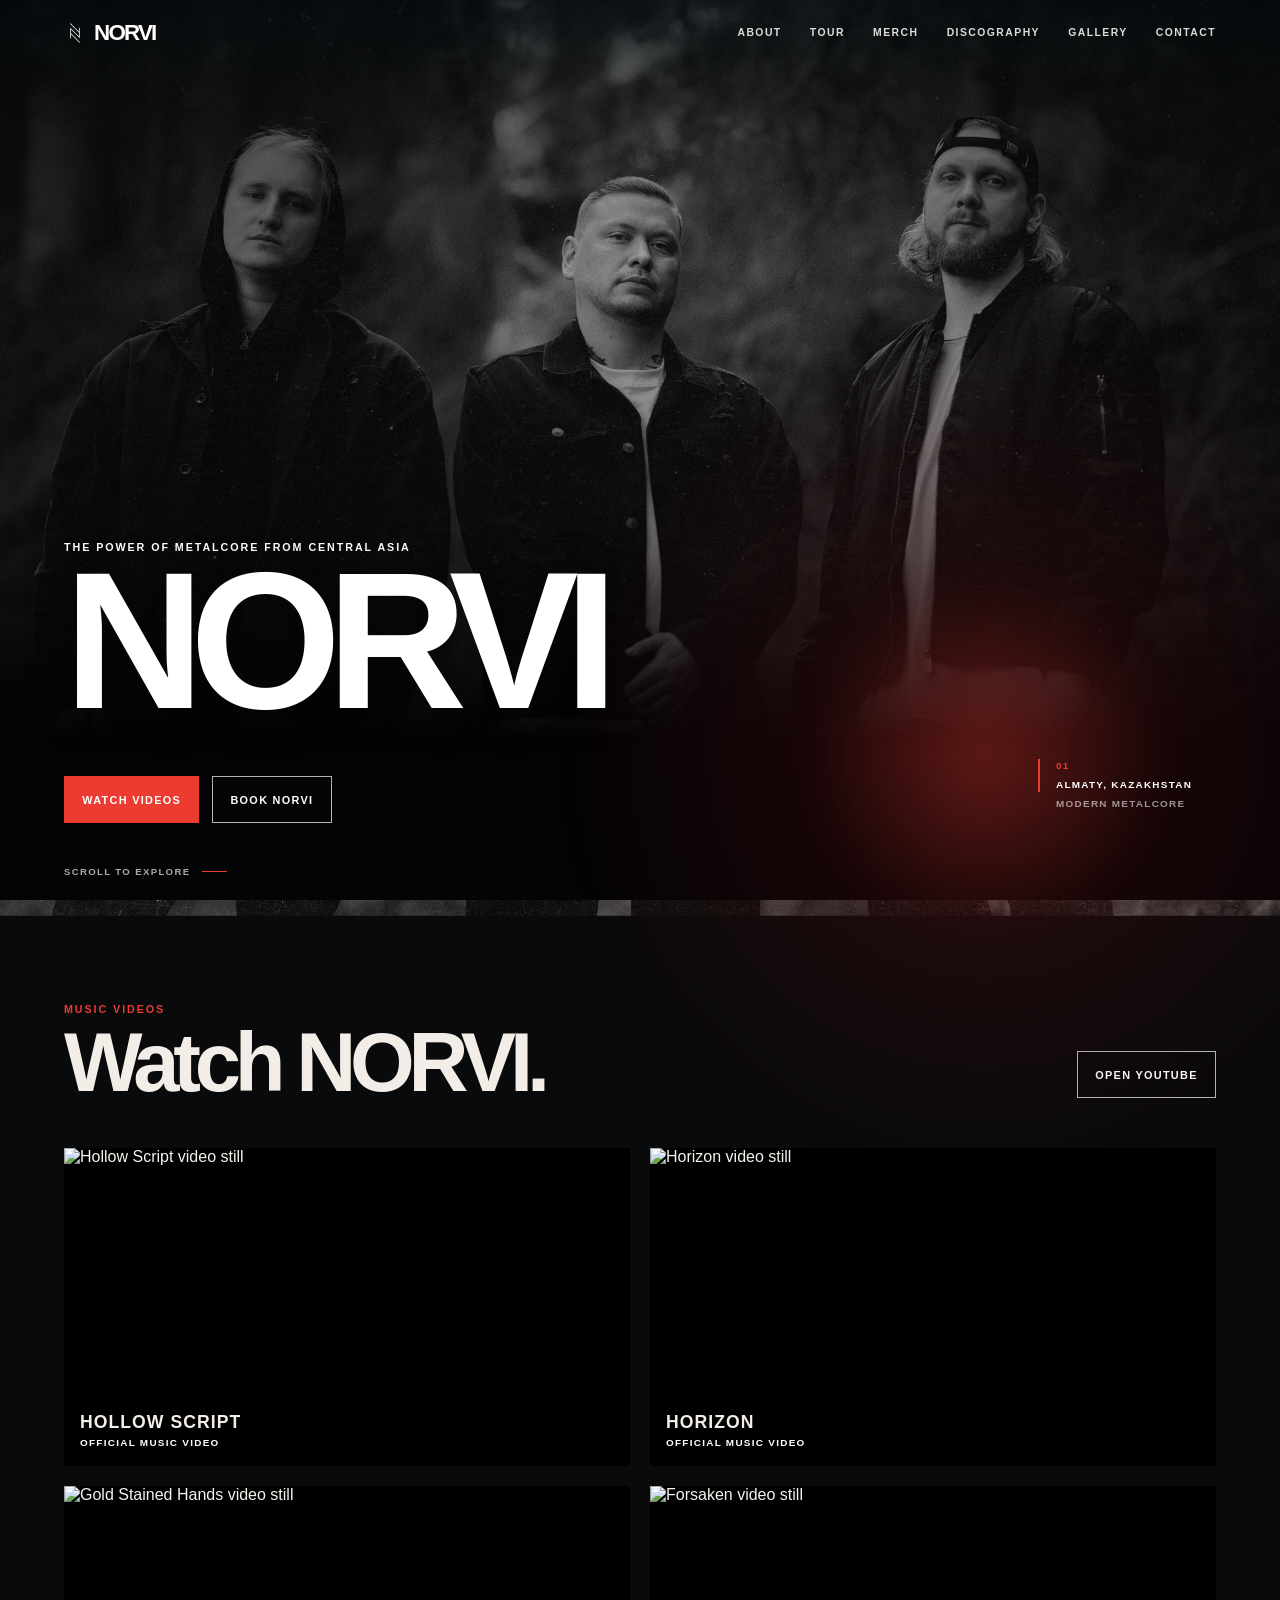
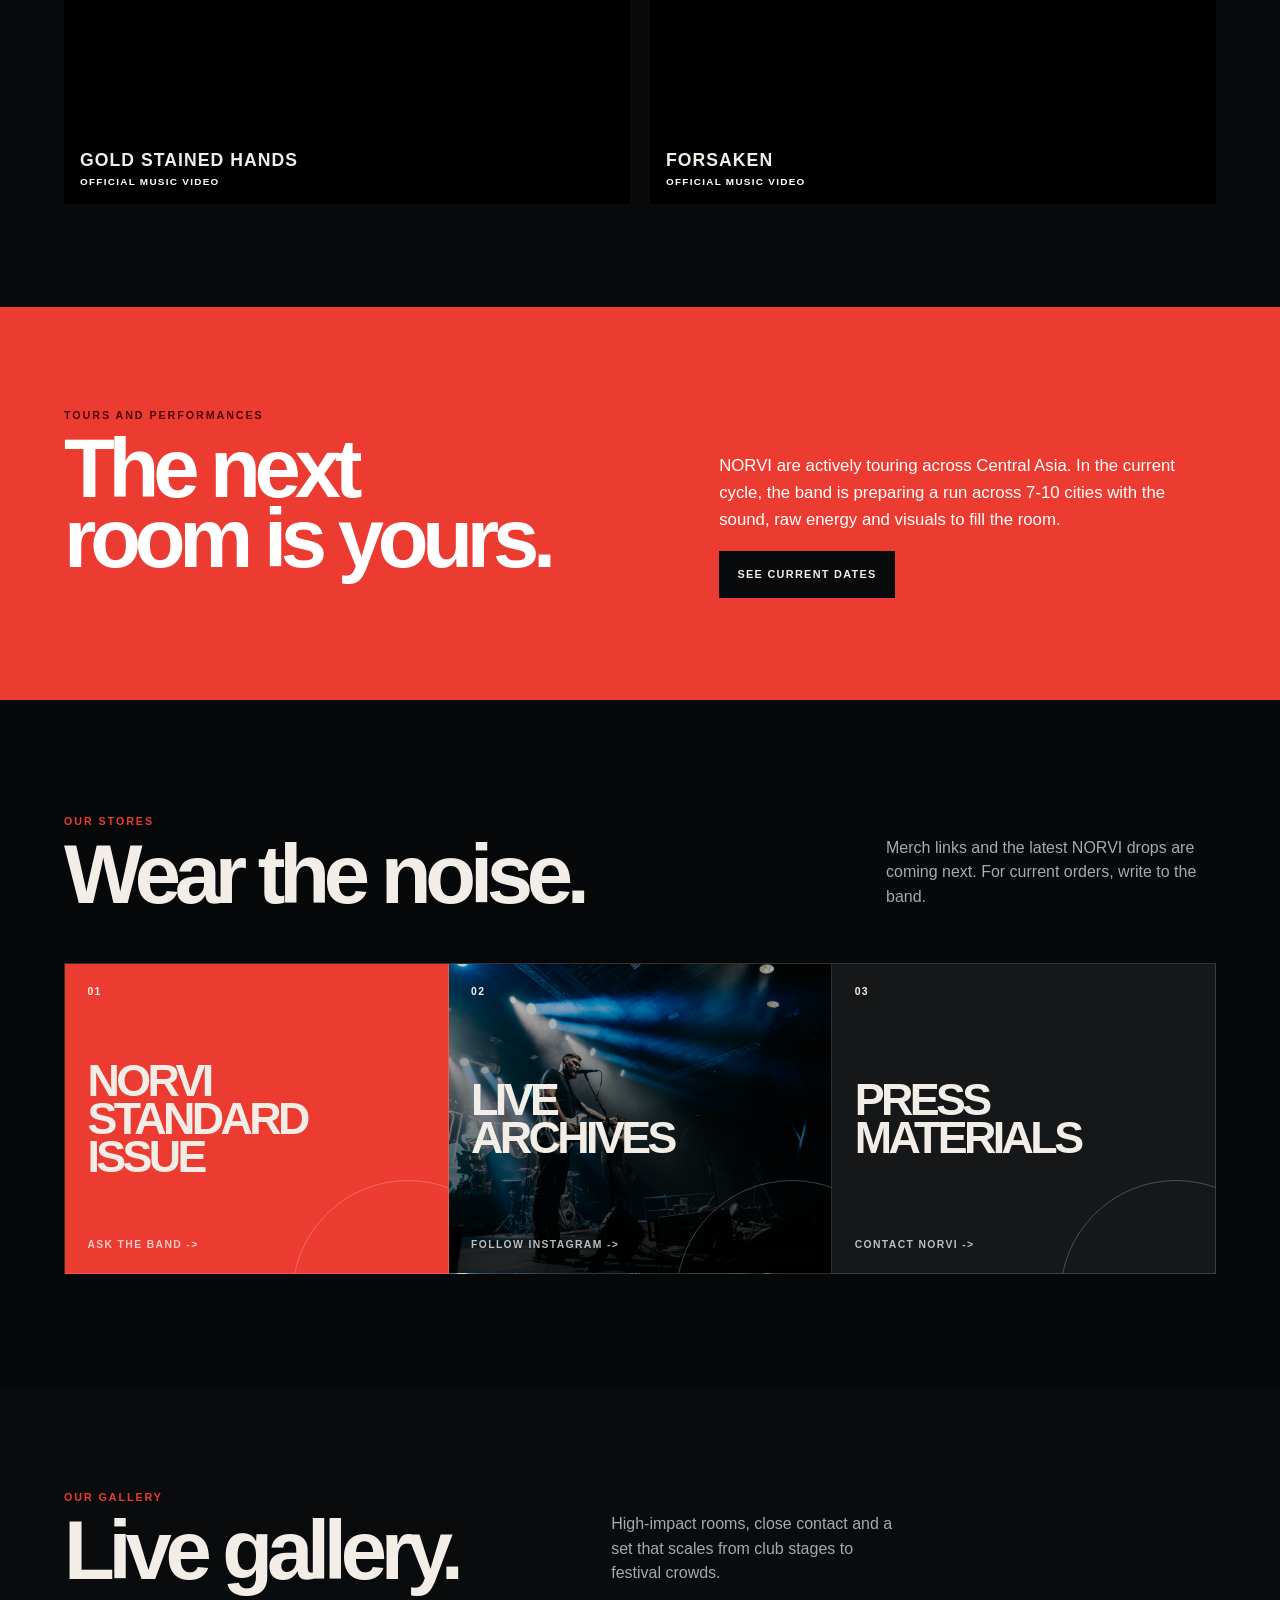
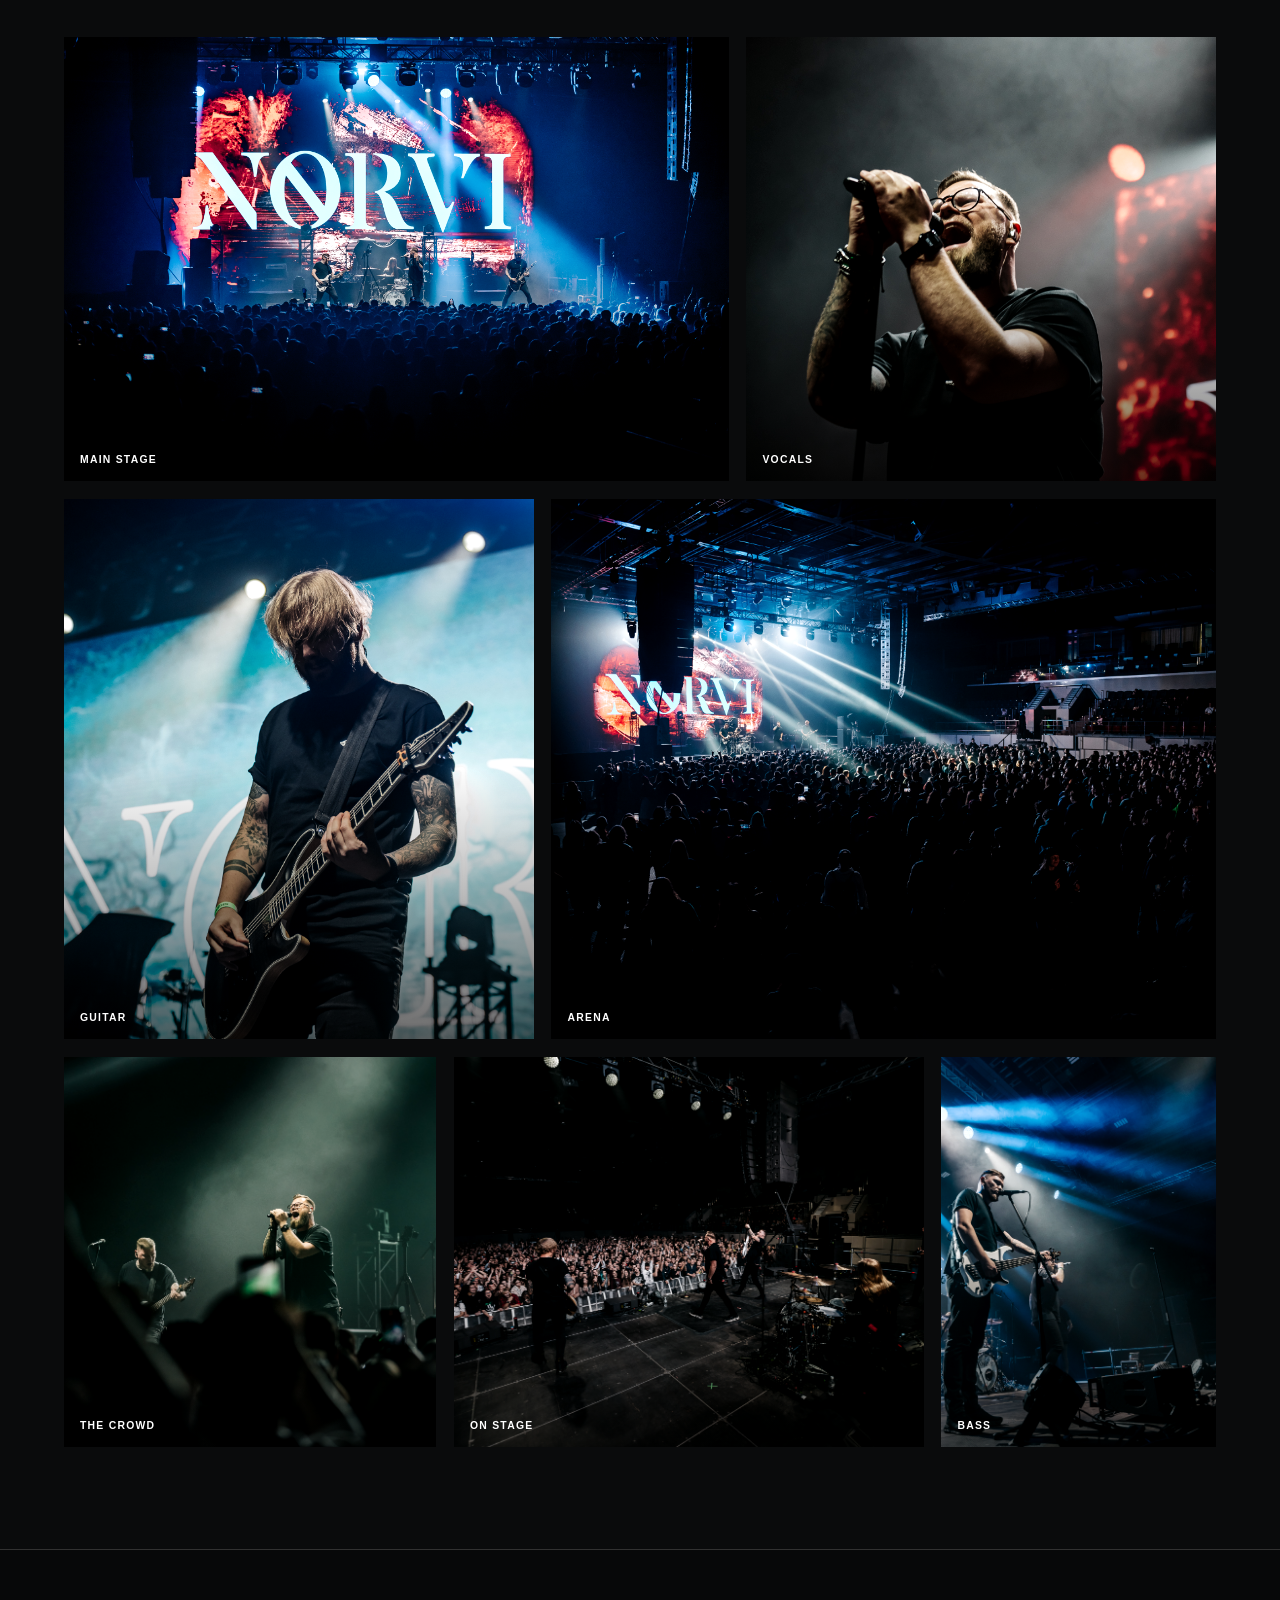
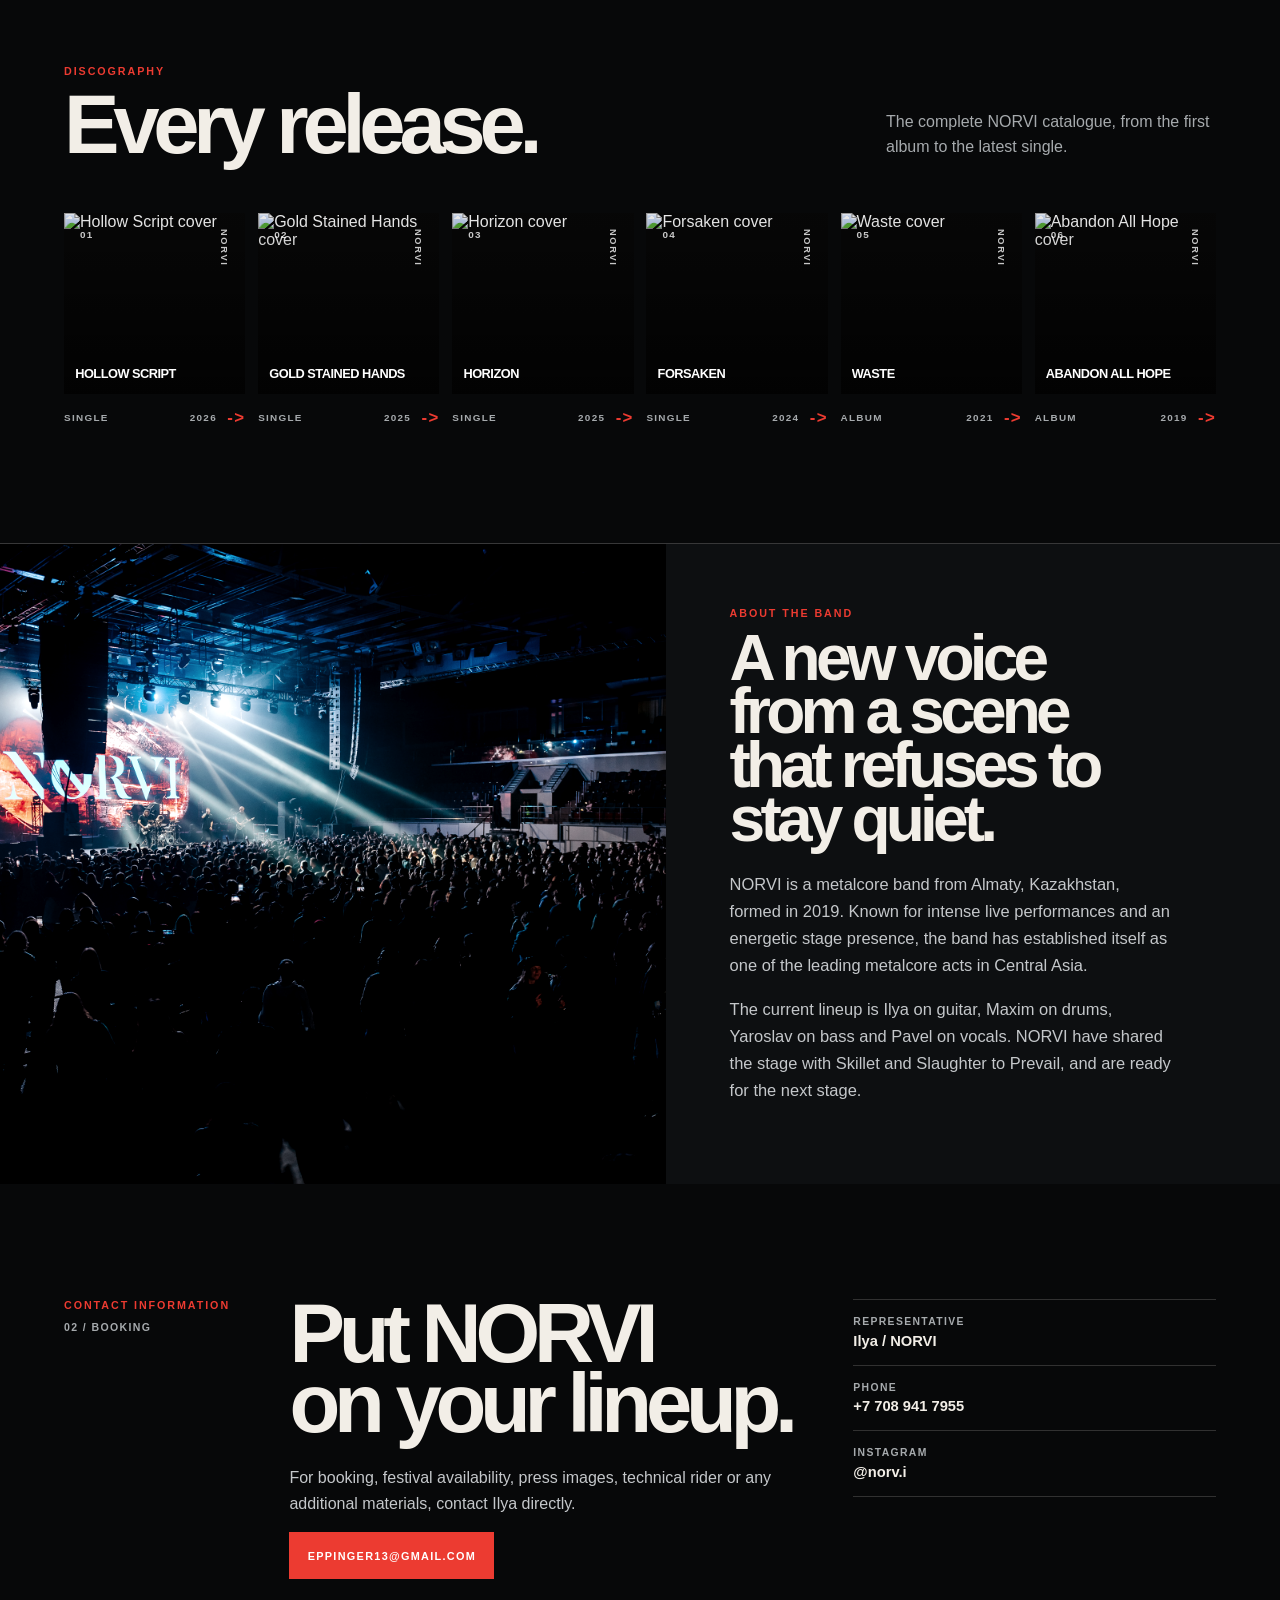
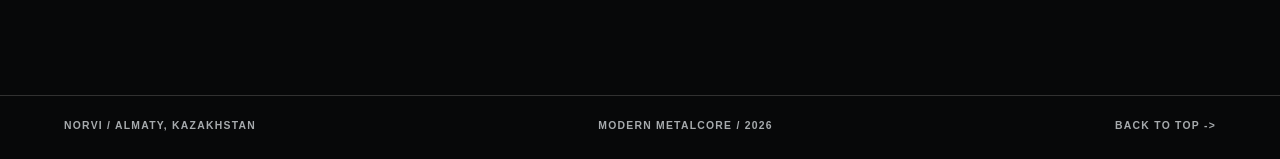
==== index.html @ 64ed2e64 "Add GitHub Pages static entrypoint" ====
<!DOCTYPE html><html lang="en"><head><meta charSet="utf-8"/><meta name="viewport" content="width=device-width, initial-scale=1"/><link rel="preload" as="image" href="public/norvi-mark.svg"/><link rel="preload" as="image" href="https://i.ytimg.com/vi/IwamzNWN2dw/maxresdefault.jpg"/><link rel="preload" as="image" href="https://i.ytimg.com/vi/Z7M626HZ6I4/maxresdefault.jpg"/><link rel="preload" as="image" href="https://i.ytimg.com/vi/ImKGG6ilqOo/maxresdefault.jpg"/><link rel="preload" as="image" href="https://i.ytimg.com/vi/7ASn_8KeP3g/maxresdefault.jpg"/><link rel="preload" as="image" href="public/images/norvi/live-stage-wide.jpg"/><link rel="preload" as="image" href="public/images/norvi/live-vocal-red.jpg"/><link rel="preload" as="image" href="public/images/norvi/live-guitar-blue.jpg"/><link rel="preload" as="image" href="public/images/norvi/live-arena.jpg"/><link rel="preload" as="image" href="public/images/norvi/live-crowd.jpg"/><link rel="stylesheet" href="styles.css"><link rel="preload" as="image" href="public/images/norvi/live-stage-back.jpg"/><link rel="preload" as="image" href="public/images/norvi/live-bass.jpg"/><link rel="preload" as="image" href="https://i.scdn.co/image/ab67616d0000e1a3e7f5705adac8c2fbb10be3a2"/><link rel="preload" as="image" href="https://i.scdn.co/image/ab67616d0000e1a365662d67cbf9f6b6d18e1da9"/><link rel="preload" as="image" href="https://i.scdn.co/image/ab67616d0000e1a3b031957cc8ba9fced16a7c4e"/><link rel="preload" as="image" href="https://i.scdn.co/image/ab67616d0000e1a302e437e07afe777943d3bed5"/><link rel="preload" as="image" href="https://i.scdn.co/image/ab67616d0000e1a3d9143de1122841cf51787ee8"/><link rel="preload" as="image" href="https://i.scdn.co/image/ab67616d0000e1a3cf3e41d6d0b8b040b01211bc"/><title>NORVI - Modern metalcore from Almaty</title><meta name="description" content="NORVI music, videos, gallery, discography and booking."/><meta property="og:title" content="NORVI - Modern metalcore from Almaty"/><meta property="og:description" content="NORVI music, videos, gallery, discography and booking."/><meta property="og:image" content="/images/norvi-cover.png"/><meta name="twitter:card" content="summary_large_image"/><meta name="twitter:title" content="NORVI - Modern metalcore from Almaty"/><meta name="twitter:description" content="NORVI music, videos, gallery, discography and booking."/><meta name="twitter:image" content="/images/norvi-cover.png"/><link rel="shortcut icon" href="public/favicon.svg"/><link rel="icon" href="public/favicon.svg"/>
</head><body><main class="site-shell"><div class="grain" aria-hidden="true"></div><header class="site-header " id="top"><a class="wordmark" href="#top" aria-label="NORVI home"><img src="public/norvi-mark.svg" alt="" aria-hidden="true"/><span>NORVI</span></a><button class="menu-toggle" type="button" aria-expanded="false" aria-label="Open navigation"><span></span><span></span></button><nav aria-label="Main navigation"><a href="#about">About</a><a href="#tour">Tour</a><a href="#merch">Merch</a><a href="#discography">Discography</a><a href="#gallery">Gallery</a><a href="#contact">Contact</a></nav></header><section class="hero" aria-labelledby="hero-title"><div class="hero-photo" aria-hidden="true"></div><div class="hero-shade" aria-hidden="true"></div><div class="hero-mark-glow" aria-hidden="true"></div><div class="hero-lockup"><p class="eyebrow hero-eyebrow">The power of metalcore from Central Asia</p><h1 id="hero-title">NORVI</h1><div class="hero-copy-row"><div class="hero-actions"><a class="button button-primary" href="#videos">Watch videos</a><a class="button button-ghost" href="#contact">Book NORVI</a></div></div></div><div class="hero-side" aria-label="Band origin and genre"><span>01</span><p>Almaty, Kazakhstan</p><p>Modern metalcore</p></div><a class="scroll-cue" href="#videos"><span>Scroll to explore</span><i aria-hidden="true"></i></a></section><section class="video-section video-section--opening" id="videos" aria-labelledby="videos-title"><div class="video-heading"><div><p class="eyebrow">Music videos</p><h2 id="videos-title">Watch NORVI.</h2></div><a class="button button-ghost" href="https://www.youtube.com/@nrvi3" target="_blank" rel="noreferrer">Open YouTube</a></div><div class="video-grid"><a class="video-card video-card-1" href="https://www.youtube.com/watch?v=IwamzNWN2dw" target="_blank" rel="noreferrer"><img src="https://i.ytimg.com/vi/IwamzNWN2dw/maxresdefault.jpg" alt="Hollow Script video still"/><span class="video-card-overlay"></span><span class="video-card-copy"><strong>Hollow Script</strong><small>Official music video</small></span></a><a class="video-card video-card-2" href="https://www.youtube.com/watch?v=Z7M626HZ6I4" target="_blank" rel="noreferrer"><img src="https://i.ytimg.com/vi/Z7M626HZ6I4/maxresdefault.jpg" alt="Horizon video still"/><span class="video-card-overlay"></span><span class="video-card-copy"><strong>Horizon</strong><small>Official music video</small></span></a><a class="video-card video-card-3" href="https://www.youtube.com/watch?v=ImKGG6ilqOo" target="_blank" rel="noreferrer"><img src="https://i.ytimg.com/vi/ImKGG6ilqOo/maxresdefault.jpg" alt="Gold Stained Hands video still"/><span class="video-card-overlay"></span><span class="video-card-copy"><strong>Gold Stained Hands</strong><small>Official music video</small></span></a><a class="video-card video-card-4" href="https://www.youtube.com/watch?v=7ASn_8KeP3g" target="_blank" rel="noreferrer"><img src="https://i.ytimg.com/vi/7ASn_8KeP3g/maxresdefault.jpg" alt="Forsaken video still"/><span class="video-card-overlay"></span><span class="video-card-copy"><strong>Forsaken</strong><small>Official music video</small></span></a></div></section><section class="tour-section" id="tour" aria-labelledby="tour-title"><div class="tour-inner"><div><p class="eyebrow">Tours and performances</p><h2 id="tour-title">The next<br/>room is yours.</h2></div><div class="tour-copy"><p>NORVI are actively touring across Central Asia. In the current cycle, the band is preparing a run across 7-10 cities with the sound, raw energy and visuals to fill the room.</p><a class="button button-dark" href="https://www.instagram.com/norv.i/" target="_blank" rel="noreferrer">See current dates</a></div></div></section><section class="section stores" id="merch" aria-labelledby="merch-title"><div class="section-heading"><div><p class="eyebrow">Our stores</p><h2 id="merch-title">Wear the noise.</h2></div><p>Merch links and the latest NORVI drops are coming next. For current orders, write to the band.</p></div><div class="store-grid"><a class="store-card store-card--red" href="mailto:eppinger13@gmail.com?subject=NORVI%20merch%20enquiry"><span>01</span><strong>NORVI<br/>standard issue</strong><small>Ask the band -&gt;</small></a><a class="store-card store-card--photo" href="https://www.instagram.com/norv.i/" target="_blank" rel="noreferrer"><span>02</span><strong>Live<br/>archives</strong><small>Follow Instagram -&gt;</small></a><a class="store-card store-card--dark" href="#contact"><span>03</span><strong>Press<br/>materials</strong><small>Contact NORVI -&gt;</small></a></div></section><section class="live-gallery" id="gallery" aria-labelledby="gallery-title"><div class="gallery-heading"><div><p class="eyebrow">Our gallery</p><h2 id="gallery-title">Live gallery.</h2></div><p>High-impact rooms, close contact and a set that scales from club stages to festival crowds.</p></div><div class="gallery-grid"><button class="gallery-shot gallery-shot-1" type="button" aria-label="Open Main stage photo"><img src="public/images/norvi/live-stage-wide.jpg" alt="NORVI performing in front of a full crowd"/><span>Main stage</span></button><button class="gallery-shot gallery-shot-2" type="button" aria-label="Open Vocals photo"><img src="public/images/norvi/live-vocal-red.jpg" alt="NORVI vocalist performing under red lights"/><span>Vocals</span></button><button class="gallery-shot gallery-shot-3" type="button" aria-label="Open Guitar photo"><img src="public/images/norvi/live-guitar-blue.jpg" alt="NORVI guitarist performing under blue lights"/><span>Guitar</span></button><button class="gallery-shot gallery-shot-4" type="button" aria-label="Open Arena photo"><img src="public/images/norvi/live-arena.jpg" alt="NORVI playing an arena show"/><span>Arena</span></button><button class="gallery-shot gallery-shot-5" type="button" aria-label="Open The crowd photo"><img src="public/images/norvi/live-crowd.jpg" alt="NORVI seen from the crowd"/><span>The crowd</span></button><button class="gallery-shot gallery-shot-6" type="button" aria-label="Open On stage photo"><img src="public/images/norvi/live-stage-back.jpg" alt="NORVI on stage with the audience behind them"/><span>On stage</span></button><button class="gallery-shot gallery-shot-7" type="button" aria-label="Open Bass photo"><img src="public/images/norvi/live-bass.jpg" alt="NORVI bassist performing live"/><span>Bass</span></button></div></section><section class="section discography" id="discography" aria-labelledby="discography-title"><div class="section-heading"><div><p class="eyebrow">Discography</p><h2 id="discography-title">Every release.</h2></div><p>The complete NORVI catalogue, from the first album to the latest single.</p></div><div class="release-covers"><a class="release-cover-card" href="https://open.spotify.com/album/3fS28HsieOdQEejNKcyUfr" target="_blank" rel="noreferrer"><div class="release-cover-art"><img src="https://i.scdn.co/image/ab67616d0000e1a3e7f5705adac8c2fbb10be3a2" alt="Hollow Script cover"/><span class="release-cover-no">0<!-- -->1</span><span class="release-cover-stamp">NORVI</span><strong>Hollow Script</strong></div><div class="release-cover-meta"><span>Single</span><span>2026</span><span aria-hidden="true">-&gt;</span></div></a><a class="release-cover-card" href="https://open.spotify.com/album/6YhYFn20MKnPOnOIS56kpS" target="_blank" rel="noreferrer"><div class="release-cover-art"><img src="https://i.scdn.co/image/ab67616d0000e1a365662d67cbf9f6b6d18e1da9" alt="Gold Stained Hands cover"/><span class="release-cover-no">0<!-- -->2</span><span class="release-cover-stamp">NORVI</span><strong>Gold Stained Hands</strong></div><div class="release-cover-meta"><span>Single</span><span>2025</span><span aria-hidden="true">-&gt;</span></div></a><a class="release-cover-card" href="https://open.spotify.com/album/6RisABuqrzyZxLYv7RIUgO" target="_blank" rel="noreferrer"><div class="release-cover-art"><img src="https://i.scdn.co/image/ab67616d0000e1a3b031957cc8ba9fced16a7c4e" alt="Horizon cover"/><span class="release-cover-no">0<!-- -->3</span><span class="release-cover-stamp">NORVI</span><strong>Horizon</strong></div><div class="release-cover-meta"><span>Single</span><span>2025</span><span aria-hidden="true">-&gt;</span></div></a><a class="release-cover-card" href="https://open.spotify.com/album/40nSuz47t2BkGbsX0ib5v1" target="_blank" rel="noreferrer"><div class="release-cover-art"><img src="https://i.scdn.co/image/ab67616d0000e1a302e437e07afe777943d3bed5" alt="Forsaken cover"/><span class="release-cover-no">0<!-- -->4</span><span class="release-cover-stamp">NORVI</span><strong>Forsaken</strong></div><div class="release-cover-meta"><span>Single</span><span>2024</span><span aria-hidden="true">-&gt;</span></div></a><a class="release-cover-card" href="https://open.spotify.com/album/1m0Pv6214V4DZyUwkxGZx9" target="_blank" rel="noreferrer"><div class="release-cover-art"><img src="https://i.scdn.co/image/ab67616d0000e1a3d9143de1122841cf51787ee8" alt="Waste cover"/><span class="release-cover-no">0<!-- -->5</span><span class="release-cover-stamp">NORVI</span><strong>Waste</strong></div><div class="release-cover-meta"><span>Album</span><span>2021</span><span aria-hidden="true">-&gt;</span></div></a><a class="release-cover-card" href="https://open.spotify.com/album/4auYQeVYpNyemNBEqU7lRb" target="_blank" rel="noreferrer"><div class="release-cover-art"><img src="https://i.scdn.co/image/ab67616d0000e1a3cf3e41d6d0b8b040b01211bc" alt="Abandon All Hope cover"/><span class="release-cover-no">0<!-- -->6</span><span class="release-cover-stamp">NORVI</span><strong>Abandon All Hope</strong></div><div class="release-cover-meta"><span>Album</span><span>2019</span><span aria-hidden="true">-&gt;</span></div></a></div></section><section class="about-section" id="about" aria-labelledby="about-title"><div class="about-image"><img src="public/images/norvi/live-arena.jpg" alt="NORVI performing live"/></div><div class="about-copy-block"><p class="eyebrow">About the band</p><h2 id="about-title">A new voice from a scene that refuses to stay quiet.</h2><p>NORVI is a metalcore band from Almaty, Kazakhstan, formed in 2019. Known for intense live performances and an energetic stage presence, the band has established itself as one of the leading metalcore acts in Central Asia.</p><p>The current lineup is Ilya on guitar, Maxim on drums, Yaroslav on bass and Pavel on vocals. NORVI have shared the stage with Skillet and Slaughter to Prevail, and are ready for the next stage.</p></div></section><section class="booking" id="contact" aria-labelledby="contact-title"><div class="booking-label"><p class="eyebrow">Contact information</p><span>02 / BOOKING</span></div><div class="booking-main"><h2 id="contact-title">Put NORVI<br/>on your lineup.</h2><p>For booking, festival availability, press images, technical rider or any additional materials, contact Ilya directly.</p><a class="button button-primary" href="mailto:eppinger13@gmail.com?subject=NORVI%20booking%20enquiry">eppinger13@gmail.com</a></div><dl class="contact-list"><div><dt>Representative</dt><dd>Ilya / NORVI</dd></div><div><dt>Phone</dt><dd><a href="tel:+77089417955">+7 708 941 7955</a></dd></div><div><dt>Instagram</dt><dd><a href="https://www.instagram.com/norv.i/" target="_blank" rel="noreferrer">@norv.i</a></dd></div></dl></section><footer class="site-footer"><span>NORVI / Almaty, Kazakhstan</span><span>Modern metalcore / 2026</span><a href="#top">Back to top -&gt;</a></footer></main><script>
const menuToggle = document.querySelector('.menu-toggle');
const header = document.querySelector('.site-header');
if (menuToggle && header) {
  menuToggle.addEventListener('click', () => {
    const open = header.classList.toggle('site-header--open');
    menuToggle.setAttribute('aria-expanded', String(open));
  });
  header.querySelectorAll('nav a').forEach((link) => link.addEventListener('click', () => {
    header.classList.remove('site-header--open');
    menuToggle.setAttribute('aria-expanded', 'false');
  }));
}
document.querySelectorAll('.gallery-shot').forEach((button) => {
  button.addEventListener('click', () => {
    const image = button.querySelector('img');
    if (!image) return;
    const lightbox = document.createElement('div');
    lightbox.className = 'lightbox';
    const inner = document.createElement('div');
    inner.className = 'lightbox-inner';
    const close = document.createElement('button');
    close.type = 'button';
    close.className = 'lightbox-close';
    close.setAttribute('aria-label', 'Close photo');
    close.textContent = 'X';
    const expanded = document.createElement('img');
    expanded.src = image.src;
    expanded.alt = image.alt;
    const label = document.createElement('span');
    label.textContent = button.textContent.trim() + ' / NORVI live';
    inner.append(close, expanded, label);
    lightbox.append(inner);
    document.body.append(lightbox);
    const dismiss = () => lightbox.remove();
    close.addEventListener('click', dismiss);
    lightbox.addEventListener('click', (event) => {
      if (event.target === lightbox) dismiss();
    });
  });
});
</script></body></html>
---- styles.css ----
@import "tailwindcss";

:root {
  --black: #070809;
  --black-soft: #0d0f11;
  --bone: #f2eee7;
  --fog: #a6aaad;
  --line: rgba(242, 238, 231, 0.18);
  --red: #ec3b31;
  --red-deep: #9f0e12;
}

* { box-sizing: border-box; }
html { scroll-behavior: smooth; }
body { margin: 0; background: var(--black); color: var(--bone); font-family: Arial, Helvetica, sans-serif; }
a { color: inherit; text-decoration: none; }
button, input, select, textarea { font: inherit; }
button, a { -webkit-tap-highlight-color: transparent; }
button:focus-visible, a:focus-visible { outline: 2px solid var(--red); outline-offset: 4px; }
h1, h2, h3, p { margin-top: 0; }
h1, h2, h3 { font-weight: 900; letter-spacing: -0.075em; }

.site-shell { position: relative; overflow: hidden; isolation: isolate; }
.grain { position: fixed; z-index: 20; inset: 0; pointer-events: none; opacity: .035; background: repeating-linear-gradient(115deg, rgba(255,255,255,.14) 0 1px, transparent 1px 18px), repeating-linear-gradient(25deg, rgba(255,0,0,.07) 0 1px, transparent 1px 24px); mix-blend-mode: soft-light; }
.eyebrow { margin: 0; color: var(--red); font-size: .67rem; font-weight: 800; letter-spacing: .18em; text-transform: uppercase; }

.site-header { position: absolute; z-index: 10; top: 0; right: 0; left: 0; display: flex; align-items: center; justify-content: space-between; padding: 1.35rem clamp(1.25rem, 5vw, 5.4rem); }
.wordmark { display: inline-flex; align-items: center; gap: .5rem; color: #fff; font-size: 1.4rem; font-weight: 900; letter-spacing: -.08em; line-height: 1; }
.wordmark img { width: 22px; height: 22px; filter: invert(1); }
.site-header nav { display: flex; gap: clamp(1rem, 2.2vw, 2.1rem); color: rgba(255,255,255,.85); font-size: .65rem; font-weight: 800; letter-spacing: .14em; text-transform: uppercase; }
.site-header nav a, .text-link, .site-footer a { transition: color .2s ease; }
.site-header nav a:hover, .text-link:hover, .site-footer a:hover { color: var(--red); }
.menu-toggle { display: none; }

.hero { position: relative; display: flex; min-height: max(700px, 100svh); align-items: end; padding: 9rem clamp(1.25rem, 5vw, 5.4rem) clamp(3.2rem, 6vw, 5.2rem); isolation: isolate; }
.hero-photo, .hero-shade, .hero-mark-glow { position: absolute; inset: 0; pointer-events: none; }
.hero-photo { z-index: -5; background: url("public/images/norvi/norvi-main.png") center center / cover no-repeat; transform: scale(1.035); animation: photoDrift 18s ease-in-out infinite alternate; }
.hero-shade { z-index: -4; background: linear-gradient(180deg, rgba(3,7,10,.7) 0%, rgba(4,7,9,.05) 31%, rgba(4,6,8,.42) 61%, #030405 82%, #030405 100%), linear-gradient(90deg, rgba(0,0,0,.55) 0%, rgba(0,0,0,.12) 58%, rgba(0,0,0,.48) 100%); }
.hero-shade::after { position: absolute; right: 0; bottom: 0; left: 0; height: 88px; background: #030405; content: ""; }
.hero-mark-glow { z-index: -3; inset: auto -13% -35% auto; width: min(72vw, 1050px); aspect-ratio: 1; border-radius: 50%; background: radial-gradient(circle, rgba(236,59,49,.46) 0%, rgba(159,14,18,.15) 28%, transparent 67%); filter: blur(14px); opacity: .86; animation: redPulse 8s ease-in-out infinite; }
.hero-lockup { position: relative; width: min(100%, 1180px); }
.hero-eyebrow { margin-bottom: 1.1rem; color: #fff; }
.hero h1 { max-width: 1160px; margin: 0; color: #fff; font-size: clamp(5.1rem, 15.2vw, 15.5rem); line-height: .73; text-shadow: 0 3px 50px rgba(0,0,0,.25); }
.hero-copy-row { display: flex; align-items: end; justify-content: space-between; gap: 2rem; max-width: 1000px; margin-top: clamp(2.1rem, 5vw, 4.2rem); }
.hero-intro { max-width: 460px; margin-bottom: 0; color: rgba(255,255,255,.86); font-size: clamp(1rem, 1.25vw, 1.16rem); line-height: 1.55; }
.hero-actions, .platform-links { display: flex; align-items: center; flex-wrap: wrap; gap: .8rem; }
.button { display: inline-flex; align-items: center; justify-content: center; min-height: 47px; padding: .72rem 1.08rem; border: 1px solid transparent; font-size: .68rem; font-weight: 900; letter-spacing: .12em; text-transform: uppercase; transition: transform .2s ease, background-color .2s ease, border-color .2s ease; }
.button:hover { transform: translateY(-3px); }
.button-primary { background: var(--red); color: #fff; }
.button-primary:hover { background: #ff5348; }
.button-ghost { border-color: rgba(255,255,255,.7); color: #fff; background: rgba(0,0,0,.12); }
.button-ghost:hover { border-color: #fff; background: rgba(0,0,0,.36); }
.button-dark { background: #090a0b; color: var(--bone); }
.button-dark:hover { background: #25282a; }
.text-link { color: var(--bone); font-size: .72rem; font-weight: 900; letter-spacing: .1em; text-transform: uppercase; }
.text-link span { display: inline-block; padding-left: .26rem; font-size: 1rem; transition: transform .2s ease; }
.text-link:hover span { transform: translateX(4px); }
.hero-side { position: absolute; right: clamp(1.25rem, 5vw, 5.4rem); bottom: clamp(3.5rem, 7vw, 6.2rem); display: grid; grid-template-columns: auto 1fr; gap: .34rem 1rem; width: 178px; color: #fff; font-size: .62rem; font-weight: 800; letter-spacing: .13em; line-height: 1.35; text-transform: uppercase; }
.hero-side::before { grid-row: 1 / span 2; width: 2px; background: var(--red); content: ""; }
.hero-side span { grid-column: 2; color: var(--red); }
.hero-side p { grid-column: 2; margin: 0; }
.hero-side p + p { color: rgba(255,255,255,.57); }
.scroll-cue { position: absolute; left: clamp(1.25rem, 5vw, 5.4rem); bottom: 1.45rem; display: inline-flex; align-items: center; gap: .75rem; color: rgba(255,255,255,.65); font-size: .6rem; font-weight: 800; letter-spacing: .14em; text-transform: uppercase; }
.scroll-cue i { display: block; width: 25px; height: 1px; background: var(--red); animation: scrollBlink 2.4s ease-in-out infinite; }

.signal-strip { display: grid; grid-template-columns: repeat(3, 1fr); padding: 0 clamp(1.25rem, 5vw, 5.4rem); border-top: 1px solid var(--line); border-bottom: 1px solid var(--line); background: #0a0b0c; }
.signal-strip div { min-height: 126px; padding: 1.55rem 1.4rem 1.35rem 0; border-right: 1px solid var(--line); }
.signal-strip div + div { padding-left: 1.4rem; }
.signal-strip div:last-child { border-right: 0; }
.signal-strip span { display: block; margin-bottom: .68rem; color: var(--fog); font-size: .64rem; font-weight: 800; letter-spacing: .14em; text-transform: uppercase; }
.signal-strip strong { font-size: clamp(1.02rem, 1.45vw, 1.22rem); letter-spacing: -.04em; }

.section { padding: clamp(5rem, 9vw, 9.4rem) clamp(1.25rem, 5vw, 5.4rem); }
.release-spotlight { display: grid; grid-template-columns: minmax(260px, 1fr) minmax(300px, 1fr); gap: clamp(2.7rem, 8vw, 8rem); align-items: center; }
.spotlight-cover { max-width: 560px; }
.spotlight-cover img { display: block; width: 100%; height: auto; }
.spotlight-copy { max-width: 560px; }
.spotlight-copy h2, .tour-inner h2, .section-heading h2, .gallery-heading h2, .video-heading h2, .about-copy-block h2, .booking-main h2 { margin: .8rem 0 1.5rem; font-size: clamp(3.2rem, 6.5vw, 7rem); line-height: .84; }
.spotlight-copy > p:not(.eyebrow) { max-width: 450px; color: #c4c7ca; font-size: 1.05rem; line-height: 1.62; }
.spotlight-copy em { color: #fff; font-style: normal; }
.platform-links { margin-top: 2rem; gap: 1.5rem 1.8rem; }

.tour-section { padding: clamp(4.5rem, 8vw, 8rem) clamp(1.25rem, 5vw, 5.4rem); background: var(--red); color: #fff; }
.tour-inner { display: grid; grid-template-columns: 1.1fr .9fr; gap: 3rem; max-width: 1180px; margin: 0 auto; }
.tour-section .eyebrow { color: #4d0304; }
.tour-inner h2 { margin-top: .8rem; }
.tour-copy { align-self: end; max-width: 470px; color: #fff; font-size: 1.05rem; line-height: 1.6; }

.section-heading { display: flex; align-items: end; justify-content: space-between; gap: 2rem; margin-bottom: 3.3rem; }
.section-heading h2 { margin: .8rem 0 0; }
.section-heading > p { max-width: 330px; margin: 0; color: var(--fog); font-size: 1rem; line-height: 1.55; }
.store-grid { display: grid; grid-template-columns: repeat(3, 1fr); border-top: 1px solid var(--line); border-left: 1px solid var(--line); }
.store-card { position: relative; min-height: 310px; display: flex; flex-direction: column; justify-content: space-between; padding: 1.4rem; border-right: 1px solid var(--line); border-bottom: 1px solid var(--line); overflow: hidden; transition: transform .25s ease, filter .25s ease; }
.store-card:hover { transform: translateY(-5px); filter: brightness(1.08); }
.store-card::after { content: ""; position: absolute; inset: auto -20% -45% auto; width: 230px; aspect-ratio: 1; border: 1px solid rgba(255,255,255,.24); border-radius: 50%; }
.store-card span, .store-card small { position: relative; z-index: 1; font-size: .65rem; font-weight: 800; letter-spacing: .13em; text-transform: uppercase; }
.store-card strong { position: relative; z-index: 1; font-size: clamp(1.8rem, 3.5vw, 3.6rem); line-height: .85; letter-spacing: -.08em; text-transform: uppercase; }
.store-card small { color: rgba(255,255,255,.72); }
.store-card--red { background: var(--red); }
.store-card--photo { background: linear-gradient(rgba(0,0,0,.18), rgba(0,0,0,.8)), url("public/images/norvi/live-bass.jpg") center / cover; }
.store-card--dark { background: #151719; }

.live-gallery { padding: clamp(4rem, 8vw, 8rem) clamp(1.25rem, 5vw, 5.4rem); background: #0a0b0c; }
.gallery-heading { display: grid; grid-template-columns: .92fr 1.08fr; gap: 1rem 2rem; align-items: end; max-width: 1180px; margin: 0 auto 3.2rem; }
.gallery-heading h2 { margin: .8rem 0 0; }
.gallery-heading > p { max-width: 290px; margin: 0; color: var(--fog); font-size: 1rem; line-height: 1.55; }
.gallery-grid { display: grid; grid-template-columns: repeat(12, 1fr); grid-auto-flow: dense; gap: clamp(.7rem, 1.4vw, 1.2rem); max-width: 1180px; margin: 0 auto; }
.gallery-shot { position: relative; min-height: 280px; display: block; padding: 0; overflow: hidden; margin: 0; border: 0; background: #111; cursor: zoom-in; text-align: left; }
.gallery-shot::after { position: absolute; inset: 0; background: linear-gradient(180deg, transparent 50%, rgba(0,0,0,.58)); content: ""; pointer-events: none; }
.gallery-shot img { display: block; width: 100%; height: 100%; object-fit: cover; filter: saturate(.94) contrast(1.05); transition: transform .7s cubic-bezier(.2,.75,.25,1), filter .5s ease; }
.gallery-shot:hover img { filter: saturate(1.08) contrast(1.08); transform: scale(1.045); }
.gallery-shot span { position: absolute; z-index: 1; left: 1rem; bottom: 1rem; color: #fff; font-size: .65rem; font-weight: 800; letter-spacing: .12em; text-transform: uppercase; }
.gallery-shot-1 { grid-column: span 7; min-height: 430px; }
.gallery-shot-2 { grid-column: span 5; min-height: 430px; }
.gallery-shot-3 { grid-column: span 5; min-height: 540px; }
.gallery-shot-4 { grid-column: span 7; min-height: 540px; }
.gallery-shot-5 { grid-column: span 4; min-height: 390px; }
.gallery-shot-6 { grid-column: span 5; min-height: 390px; }
.gallery-shot-7 { grid-column: span 3; min-height: 390px; }

.discography { border-top: 1px solid var(--line); }
.release-list { border-top: 1px solid var(--line); }
.release-row { display: grid; grid-template-columns: 54px 1fr 140px 85px 35px; align-items: center; gap: 1rem; min-height: 75px; border-bottom: 1px solid var(--line); }
.release-row h3 { margin: 0; font-size: clamp(1.2rem, 2vw, 2rem); text-transform: uppercase; }
.release-row > span:not(.release-index) { color: var(--fog); font-size: .67rem; font-weight: 800; letter-spacing: .11em; text-transform: uppercase; }
.release-index { color: var(--red); font-size: .7rem; font-weight: 900; letter-spacing: .1em; }
.release-link { color: var(--red); font-size: 1.45rem; text-align: right; transition: transform .2s ease; }
.release-link:hover { transform: translateX(5px); }

.about-section { display: grid; grid-template-columns: minmax(320px, 1.04fr) minmax(320px, .96fr); align-items: stretch; border-top: 1px solid var(--line); background: #0d0f11; }
.about-image { min-height: 640px; overflow: hidden; }
.about-image img { display: block; width: 100%; height: 100%; object-fit: cover; filter: saturate(.82) contrast(1.07); }
.about-copy-block { align-self: center; max-width: 570px; padding: 3rem clamp(1.3rem, 5vw, 5rem); }
.about-copy-block h2 { font-size: clamp(2.8rem, 5vw, 5.6rem); }
.about-copy-block > p:not(.eyebrow) { color: #c4c7ca; font-size: 1.03rem; line-height: 1.65; }

.video-section { padding: clamp(4rem, 8vw, 8rem) clamp(1.25rem, 5vw, 5.4rem); background: var(--black-soft); }
.video-section--opening { border-top: 1px solid var(--line); background: #090a0b; }
.video-heading { display: flex; align-items: end; justify-content: space-between; gap: 2rem; max-width: 1180px; margin: 0 auto 3.1rem; }
.video-heading h2 { margin: .8rem 0 0; }
.video-grid { display: grid; grid-template-columns: repeat(2, 1fr); gap: 1.25rem; max-width: 1180px; margin: 0 auto; }
.video-card { position: relative; aspect-ratio: 16 / 9; min-height: 0; display: block; overflow: hidden; background: #050505; }
.video-card img { display: block; width: 100%; height: 100%; object-fit: contain; background: #050505; filter: saturate(.75) contrast(1.05); transition: transform .45s ease, filter .45s ease; }
.video-card:hover img { transform: scale(1.06); filter: saturate(1) contrast(1.09); }
.video-card-overlay { position: absolute; inset: 0; background: linear-gradient(180deg, transparent 30%, rgba(0,0,0,.84)); }
.video-card-copy { position: absolute; left: 1rem; right: 1rem; bottom: 1.1rem; display: grid; gap: .28rem; text-transform: uppercase; }
.video-card-copy strong { font-size: 1.1rem; letter-spacing: .06em; }
.video-card-copy small { color: #fff; font-size: .62rem; font-weight: 800; letter-spacing: .13em; }

.release-covers { display: grid; grid-template-columns: repeat(6, 1fr); gap: .8rem; }
.release-cover-card { display: block; min-width: 0; color: #fff; }
.release-cover-art { position: relative; aspect-ratio: 1 / 1; overflow: hidden; isolation: isolate; background: #070707; }
.release-cover-art::after { position: absolute; inset: 0; z-index: -1; background: linear-gradient(180deg, rgba(0,0,0,.08), rgba(0,0,0,.7)); content: ""; }
.release-cover-art img { position: absolute; inset: 0; z-index: -2; display: block; width: 100%; height: 100%; object-fit: cover; transition: transform .55s cubic-bezier(.2,.75,.25,1); }
.release-cover-card:hover .release-cover-art img { transform: scale(1.04); }
.release-cover-card--red .release-cover-art::before { position: absolute; inset: 0; z-index: -1; background: rgba(196, 25, 25, .38); mix-blend-mode: multiply; content: ""; }
.release-cover-card--black .release-cover-art::before { position: absolute; inset: 0; z-index: -1; background: rgba(0, 0, 0, .52); content: ""; }
.release-cover-card--blue .release-cover-art::before { position: absolute; inset: 0; z-index: -1; background: rgba(15, 71, 117, .42); mix-blend-mode: multiply; content: ""; }
.release-cover-card--cream .release-cover-art::before { position: absolute; inset: 0; z-index: -1; background: rgba(228, 218, 190, .18); mix-blend-mode: screen; content: ""; }
.release-cover-no, .release-cover-stamp, .release-cover-art strong { position: absolute; z-index: 1; text-transform: uppercase; }
.release-cover-no { top: 1rem; left: 1rem; color: rgba(255,255,255,.78); font-size: .62rem; font-weight: 900; letter-spacing: .13em; }
.release-cover-stamp { top: 1rem; right: 1rem; color: rgba(255,255,255,.78); font-size: .58rem; font-weight: 900; letter-spacing: .18em; writing-mode: vertical-rl; }
.release-cover-art strong { right: .7rem; bottom: .8rem; left: .7rem; overflow: hidden; font-size: clamp(.72rem, 1vw, 1rem); line-height: 1; letter-spacing: -.04em; text-overflow: ellipsis; white-space: nowrap; }
.release-cover-meta { display: grid; grid-template-columns: 1fr auto auto; gap: .65rem; align-items: center; padding-top: .85rem; color: var(--fog); font-size: .62rem; font-weight: 800; letter-spacing: .13em; text-transform: uppercase; }
.release-cover-meta span:last-child { color: var(--red); font-size: 1.05rem; transition: transform .2s ease; }
.release-cover-card:hover .release-cover-meta span:last-child { transform: translateX(4px); }

.booking { display: grid; grid-template-columns: .4fr 1.1fr .75fr; gap: 2rem; padding: clamp(5.3rem, 9vw, 9.4rem) clamp(1.25rem, 5vw, 5.4rem); }
.booking-label { color: var(--fog); font-size: .66rem; font-weight: 800; letter-spacing: .13em; text-transform: uppercase; }
.booking-label .eyebrow { margin-bottom: .65rem; }
.booking-main h2 { margin-top: 0; }
.booking-main p { max-width: 520px; margin-top: 1.65rem; color: #c4c7ca; line-height: 1.6; }
.contact-list { margin: 0; border-top: 1px solid var(--line); }
.contact-list div { padding: 1rem 0; border-bottom: 1px solid var(--line); }
.contact-list dt { margin-bottom: .35rem; color: var(--fog); font-size: .65rem; font-weight: 800; letter-spacing: .13em; text-transform: uppercase; }
.contact-list dd { margin: 0; font-size: .92rem; font-weight: 700; }
.contact-list a:hover { color: var(--red); }
.site-footer { display: flex; justify-content: space-between; gap: 1rem; padding: 1.5rem clamp(1.25rem, 5vw, 5.4rem) 1.8rem; border-top: 1px solid var(--line); color: var(--fog); font-size: .65rem; font-weight: 800; letter-spacing: .12em; text-transform: uppercase; }

.lightbox { position: fixed; z-index: 30; inset: 0; display: grid; place-items: center; padding: 1.5rem; background: rgba(0,0,0,.9); backdrop-filter: blur(8px); }
.lightbox-inner { position: relative; width: min(100%, 1150px); }
.lightbox-inner img { display: block; width: 100%; max-height: 82vh; object-fit: contain; }
.lightbox-inner span { display: block; margin-top: .8rem; color: #fff; font-size: .7rem; font-weight: 800; letter-spacing: .13em; text-transform: uppercase; }
.lightbox-close { position: absolute; z-index: 1; top: -2.5rem; right: 0; border: 0; background: transparent; color: #fff; cursor: pointer; font-size: 2.2rem; line-height: 1; }

@keyframes photoDrift { from { transform: scale(1.035) translate3d(-.4%, -.25%, 0); } to { transform: scale(1.09) translate3d(.45%, .35%, 0); } }
@keyframes redPulse { 0%, 100% { transform: translate3d(0,0,0) scale(.92); opacity: .55; } 50% { transform: translate3d(-7%, -8%, 0) scale(1.1); opacity: 1; } }
@keyframes scrollBlink { 0%, 100% { transform: scaleX(.45); transform-origin: left; opacity: .45; } 50% { transform: scaleX(1); opacity: 1; } }

@media (max-width: 780px) {
  .site-header { padding-top: 1.2rem; padding-bottom: 1.2rem; }
  .site-header nav { gap: .8rem; font-size: .57rem; }
  .hero { min-height: 750px; padding-bottom: 4.4rem; }
  .hero-photo { background-position: 53% center; }
  .hero-shade { background: linear-gradient(180deg, rgba(0,0,0,.45), rgba(0,0,0,.12) 35%, rgba(0,0,0,.84) 77%, #030405 100%); }
  .hero-copy-row, .release-spotlight, .tour-inner, .about-section, .booking { display: grid; grid-template-columns: 1fr; }
  .hero-copy-row { gap: 1.45rem; margin-top: 2.45rem; }
  .hero h1 { font-size: clamp(4.25rem, 20vw, 8.5rem); }
  .hero-side { right: auto; bottom: 1.45rem; left: clamp(1.25rem, 5vw, 5.4rem); width: 175px; }
  .scroll-cue { display: none; }
  .signal-strip, .store-grid, .video-grid { grid-template-columns: 1fr; }
  .release-covers { grid-template-columns: repeat(2, 1fr); }
  .signal-strip div, .signal-strip div + div { min-height: auto; padding: 1.2rem 0; border-right: 0; border-bottom: 1px solid var(--line); }
  .signal-strip div:last-child { border-bottom: 0; }
  .release-spotlight { gap: 3rem; }
  .spotlight-cover { max-width: 540px; }
  .section-heading, .video-heading { display: block; margin-bottom: 2.4rem; }
  .section-heading > p { margin-top: 1.3rem; }
  .store-card { min-height: 230px; }
  .gallery-heading { grid-template-columns: 1fr; margin-bottom: 2.3rem; }
  .gallery-heading > p { margin-top: .6rem; }
  .gallery-grid { grid-template-columns: repeat(2, 1fr); gap: .65rem; }
  .gallery-shot-1, .gallery-shot-2, .gallery-shot-3, .gallery-shot-4, .gallery-shot-5, .gallery-shot-6, .gallery-shot-7 { grid-column: span 1; min-height: 250px; }
  .gallery-shot-1, .gallery-shot-4 { grid-column: span 2; min-height: 300px; }
  .release-row { grid-template-columns: 38px 1fr 65px 36px; gap: .7rem; min-height: 70px; }
  .release-row > span:nth-child(3) { display: none; }
  .about-image { min-height: 430px; }
  .about-copy-block { padding: 3.5rem 0 0; }
  .video-card { min-height: 0; }
  .booking-label { margin-bottom: 0; }
  .site-footer { flex-direction: column; }
}

@media (max-width: 560px) {
  .site-header { position: absolute; }
  .menu-toggle { display: grid; gap: 6px; width: 33px; padding: 7px 0; border: 0; background: transparent; cursor: pointer; }
  .menu-toggle span { display: block; height: 1px; background: #fff; transition: transform .2s ease; }
  .site-header--open .menu-toggle span:first-child { transform: translateY(3.5px) rotate(45deg); }
  .site-header--open .menu-toggle span:last-child { transform: translateY(-3.5px) rotate(-45deg); }
  .site-header nav { position: absolute; top: 65px; right: 1.25rem; left: 1.25rem; display: none; padding: .4rem; background: rgba(7,8,9,.96); border: 1px solid var(--line); }
  .site-header--open nav { display: grid; grid-template-columns: 1fr 1fr; gap: .25rem; }
  .site-header nav a { padding: .85rem .65rem; border: 1px solid var(--line); }
  .wordmark { font-size: 1.18rem; }
  .wordmark img { width: 19px; height: 19px; }
  .hero { min-height: 720px; }
  .hero h1 { font-size: clamp(4rem, 22vw, 7rem); }
  .signal-strip { padding-left: 1.25rem; padding-right: 1.25rem; }
  .section, .live-gallery, .video-section, .booking { padding-top: 4.5rem; padding-bottom: 4.5rem; }
  .spotlight-copy h2, .tour-inner h2, .section-heading h2, .gallery-heading h2, .video-heading h2, .about-copy-block h2, .booking-main h2 { font-size: clamp(3rem, 15vw, 5.2rem); }
  .release-row h3 { font-size: 1.05rem; }
  .release-row > span:not(.release-index) { font-size: .57rem; }
  .release-covers { grid-template-columns: 1fr; }
  .release-cover-art strong { font-size: clamp(1.15rem, 6vw, 2.2rem); }
  .lightbox { padding: .75rem; }
  .lightbox-close { top: -2rem; }
}

@media (prefers-reduced-motion: reduce) {
  *, *::before, *::after { scroll-behavior: auto !important; animation-duration: .01ms !important; animation-iteration-count: 1 !important; transition-duration: .01ms !important; }
}
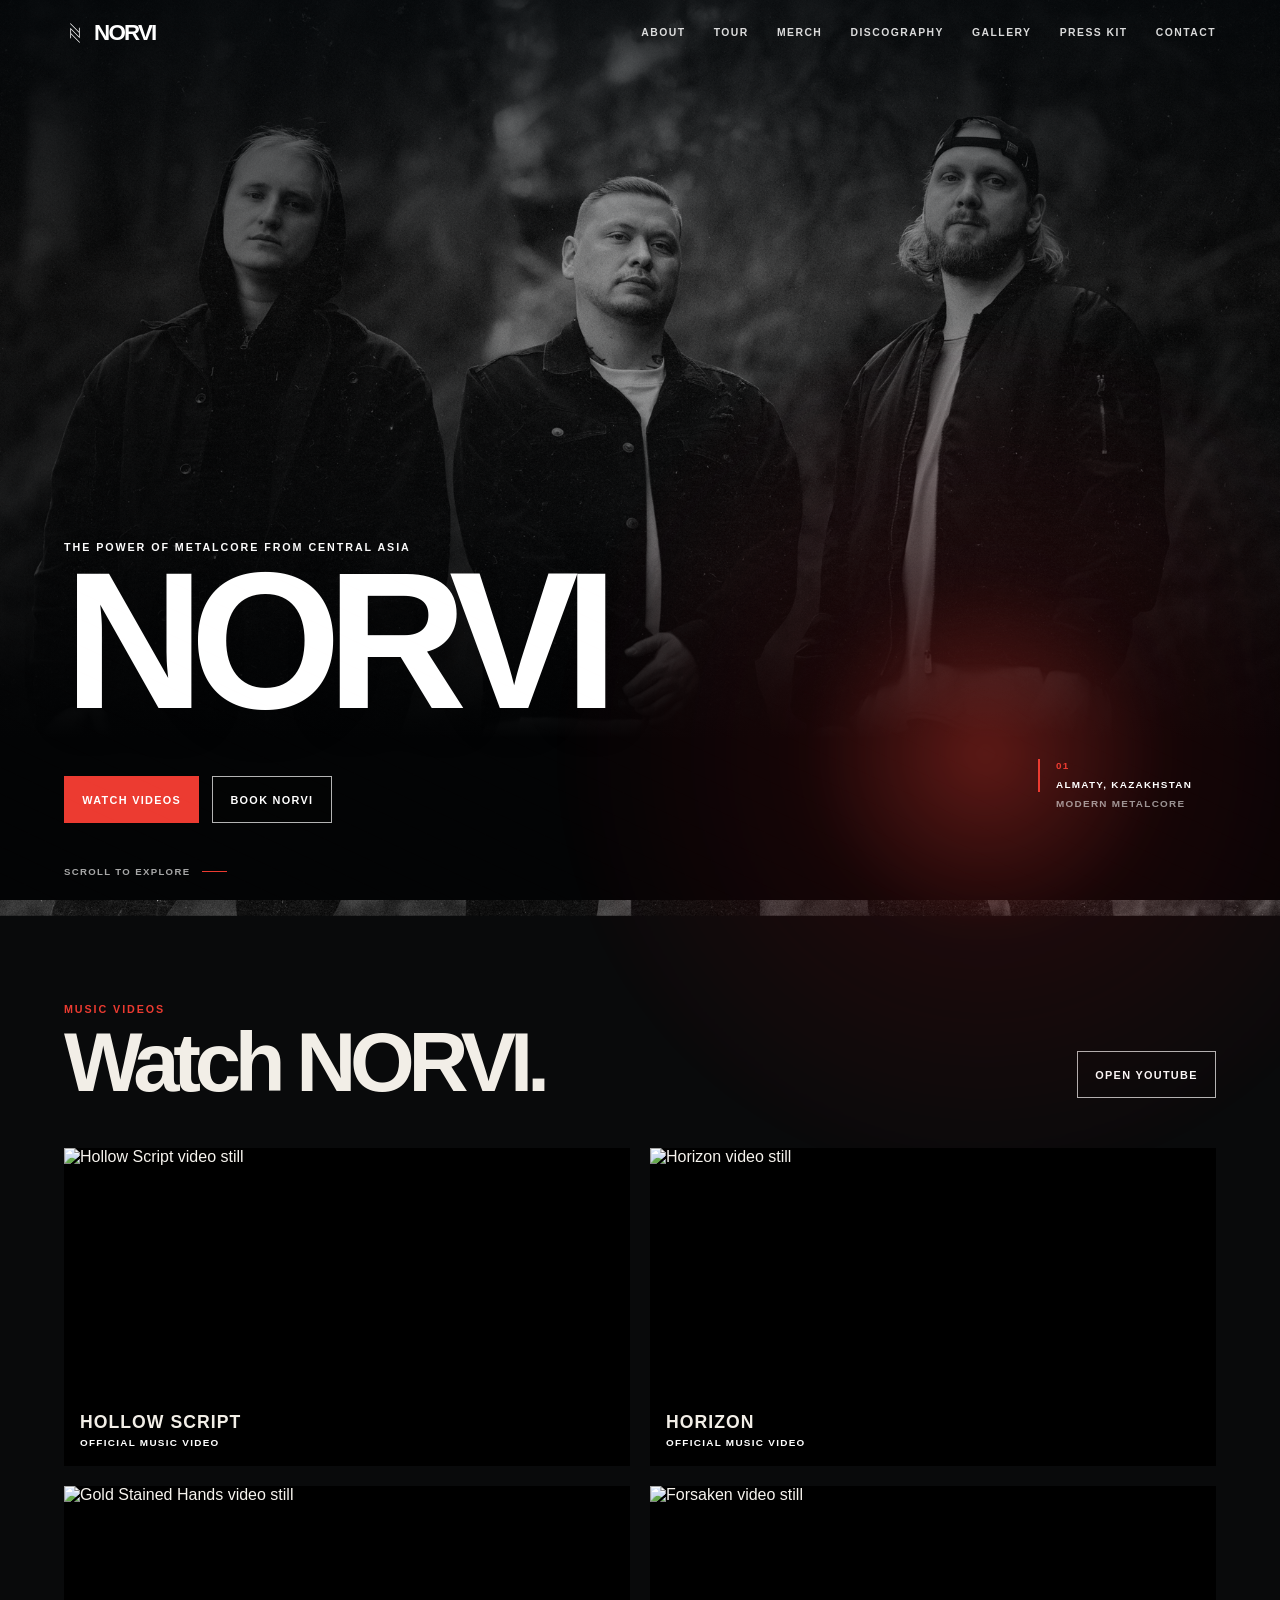
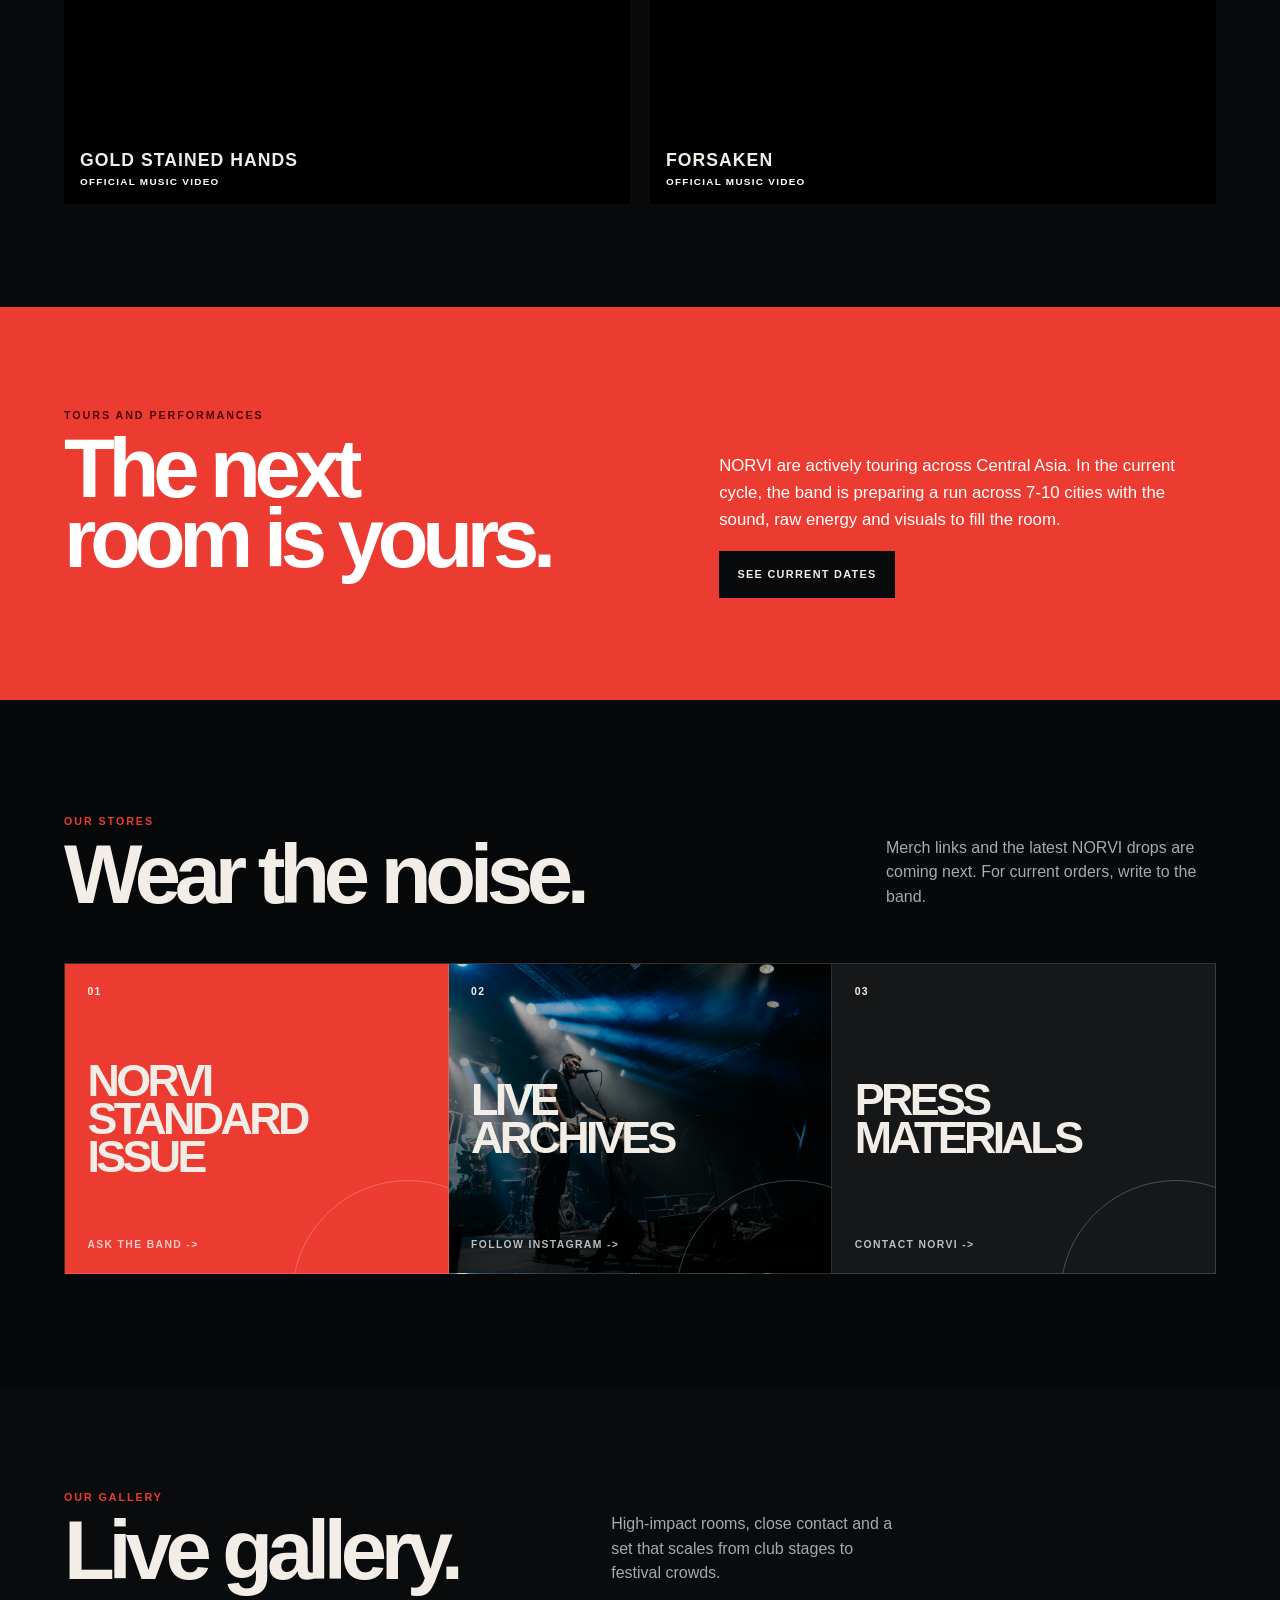
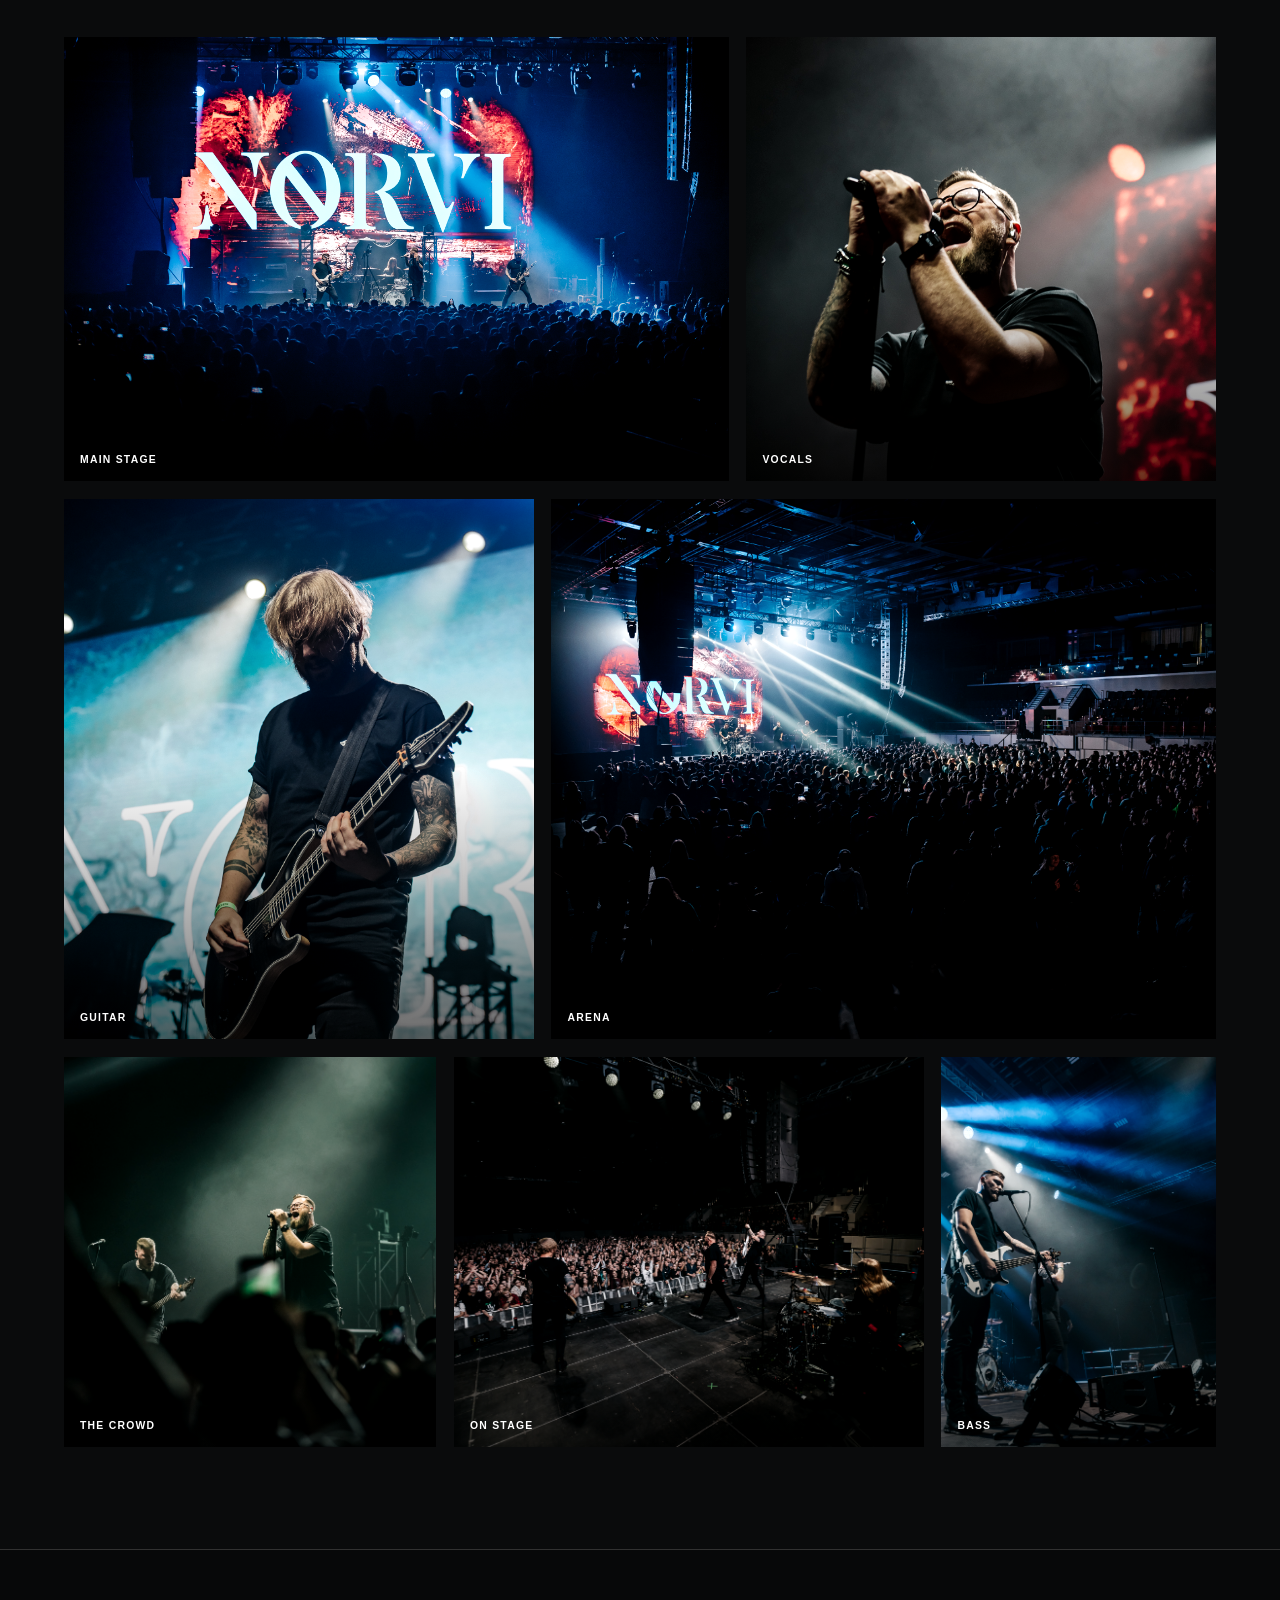
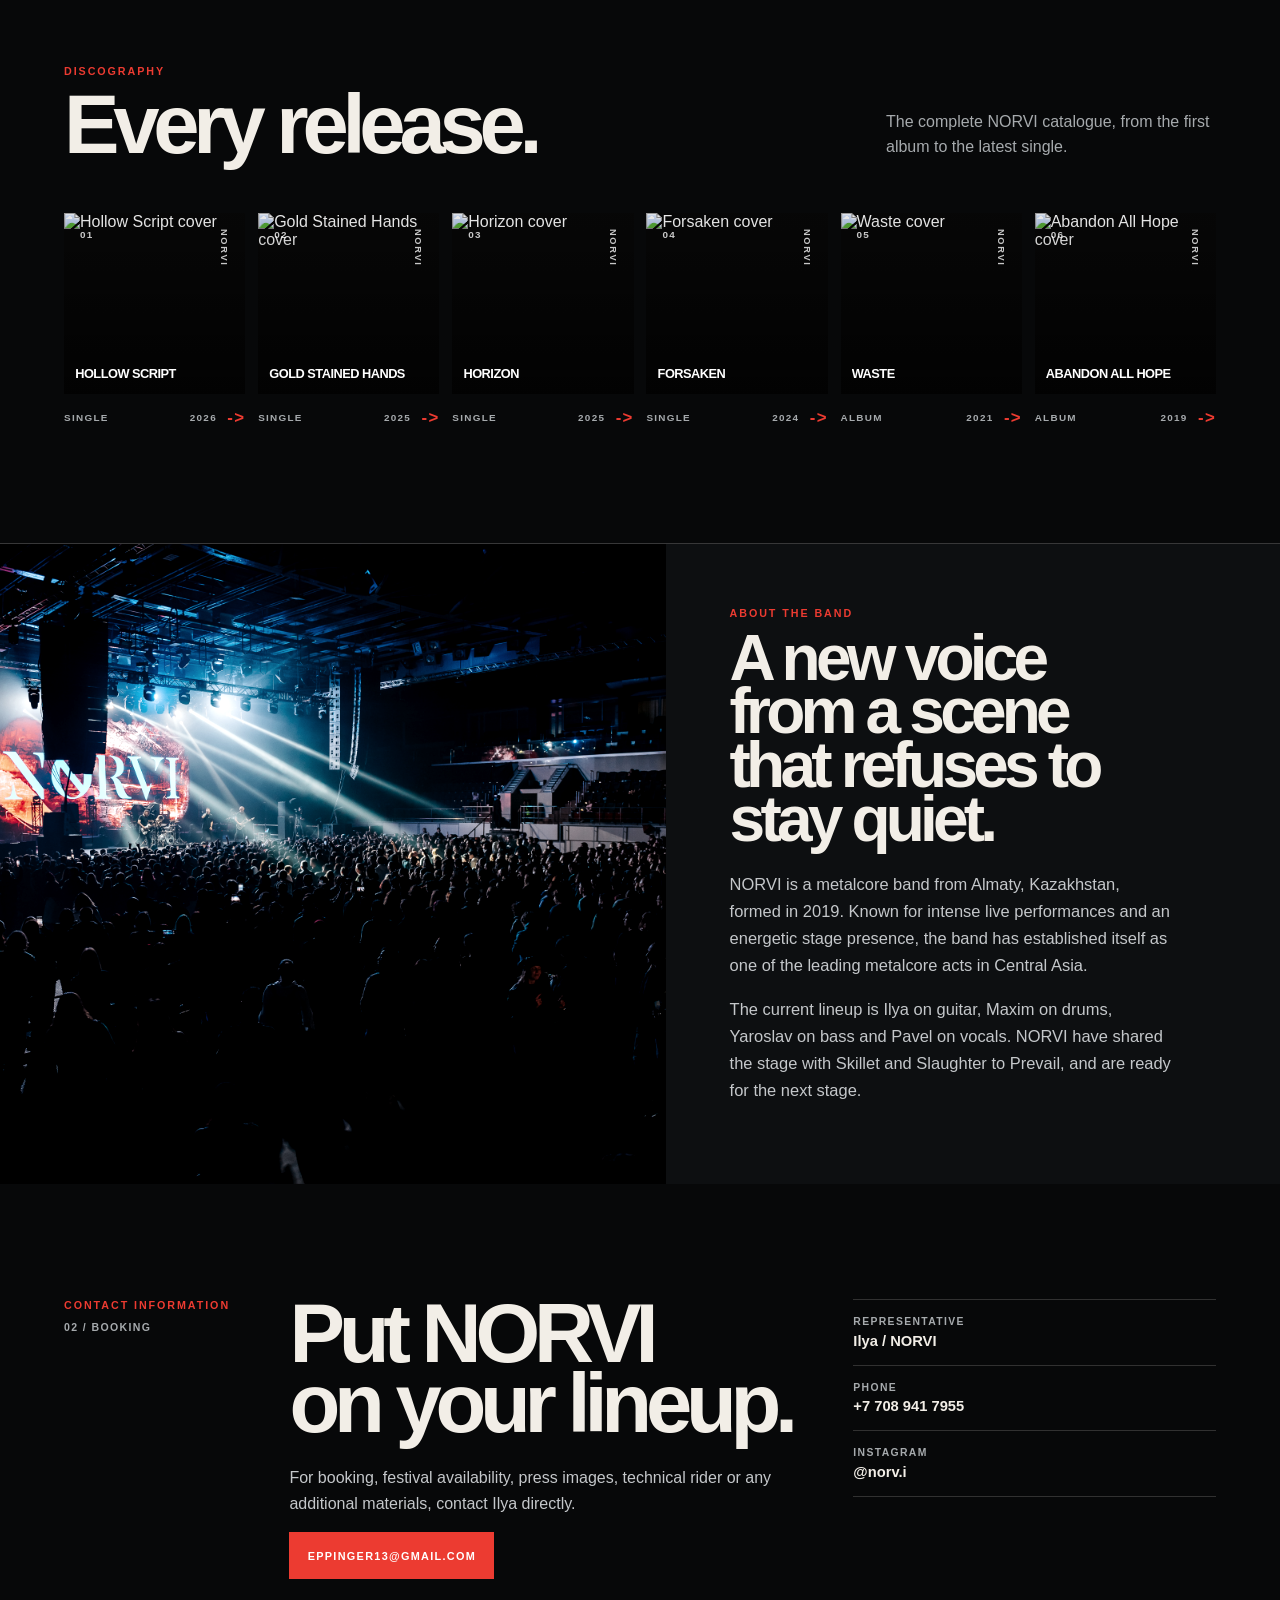
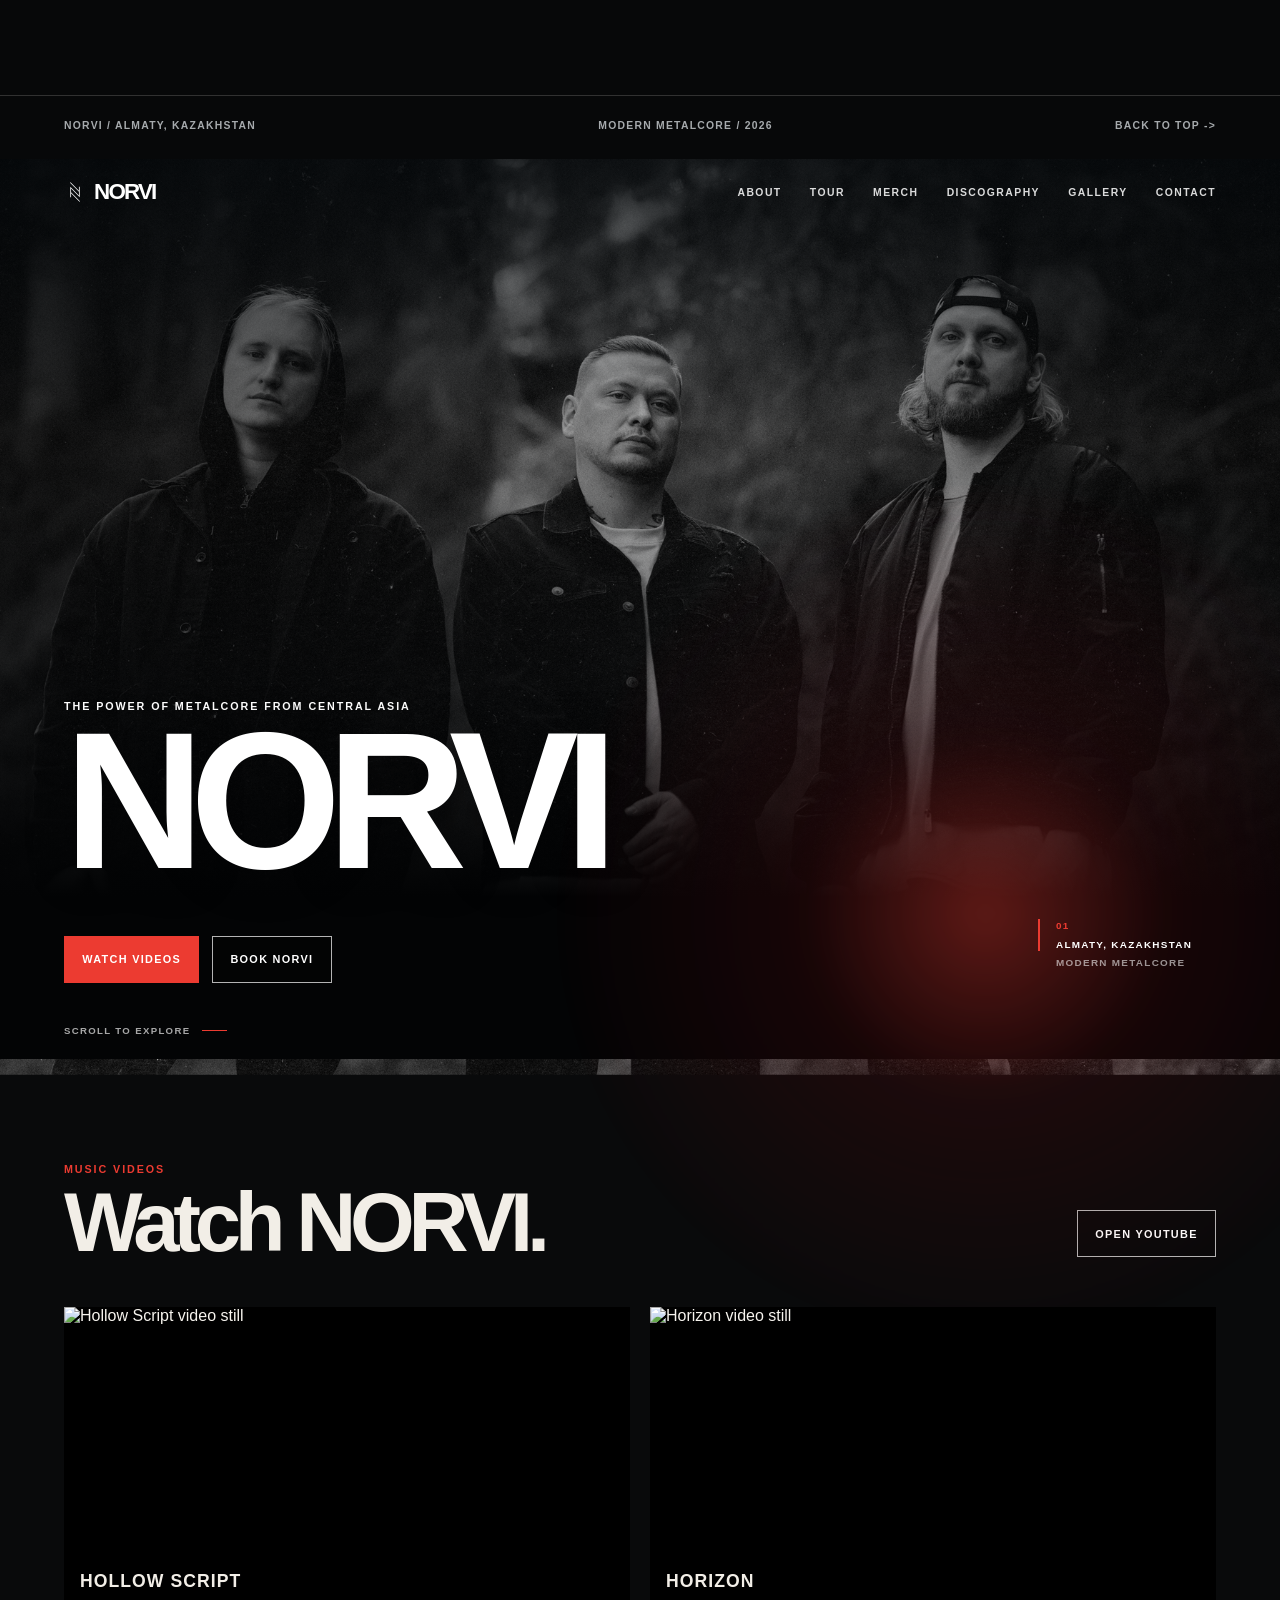
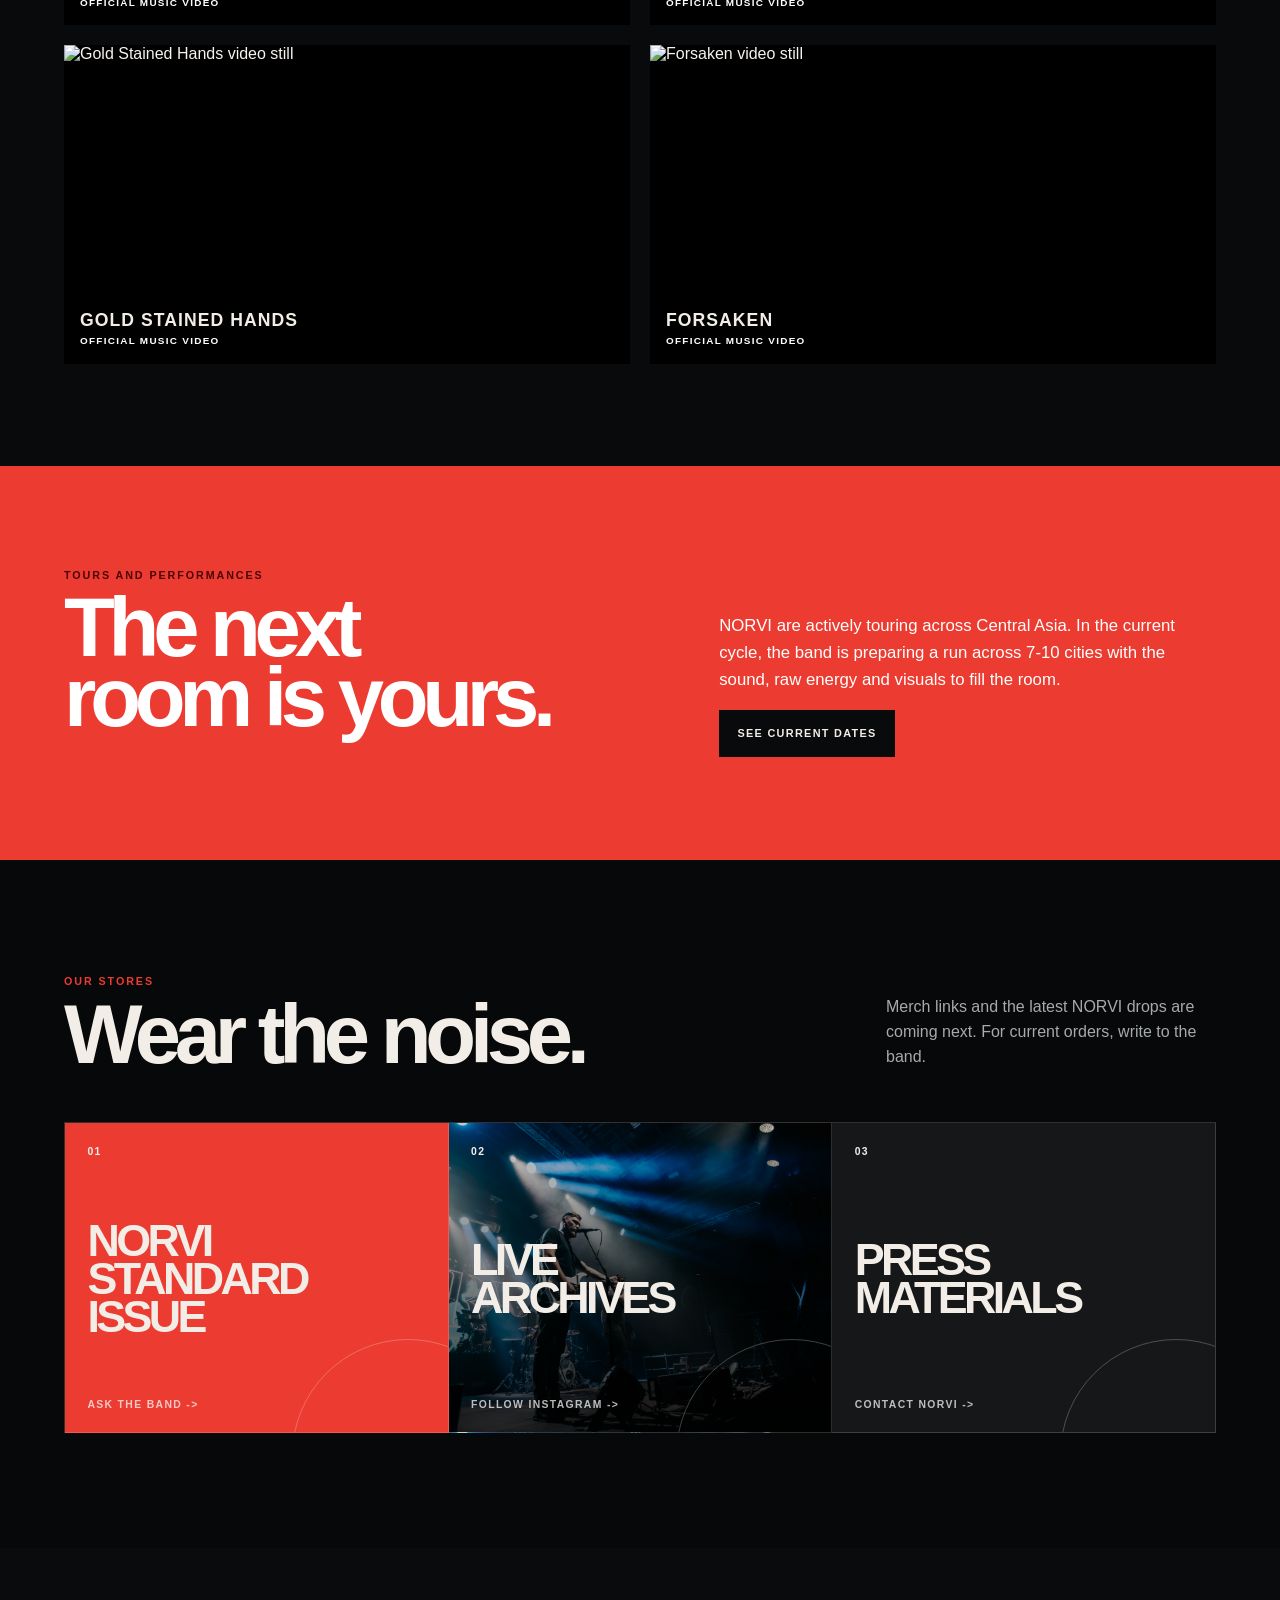
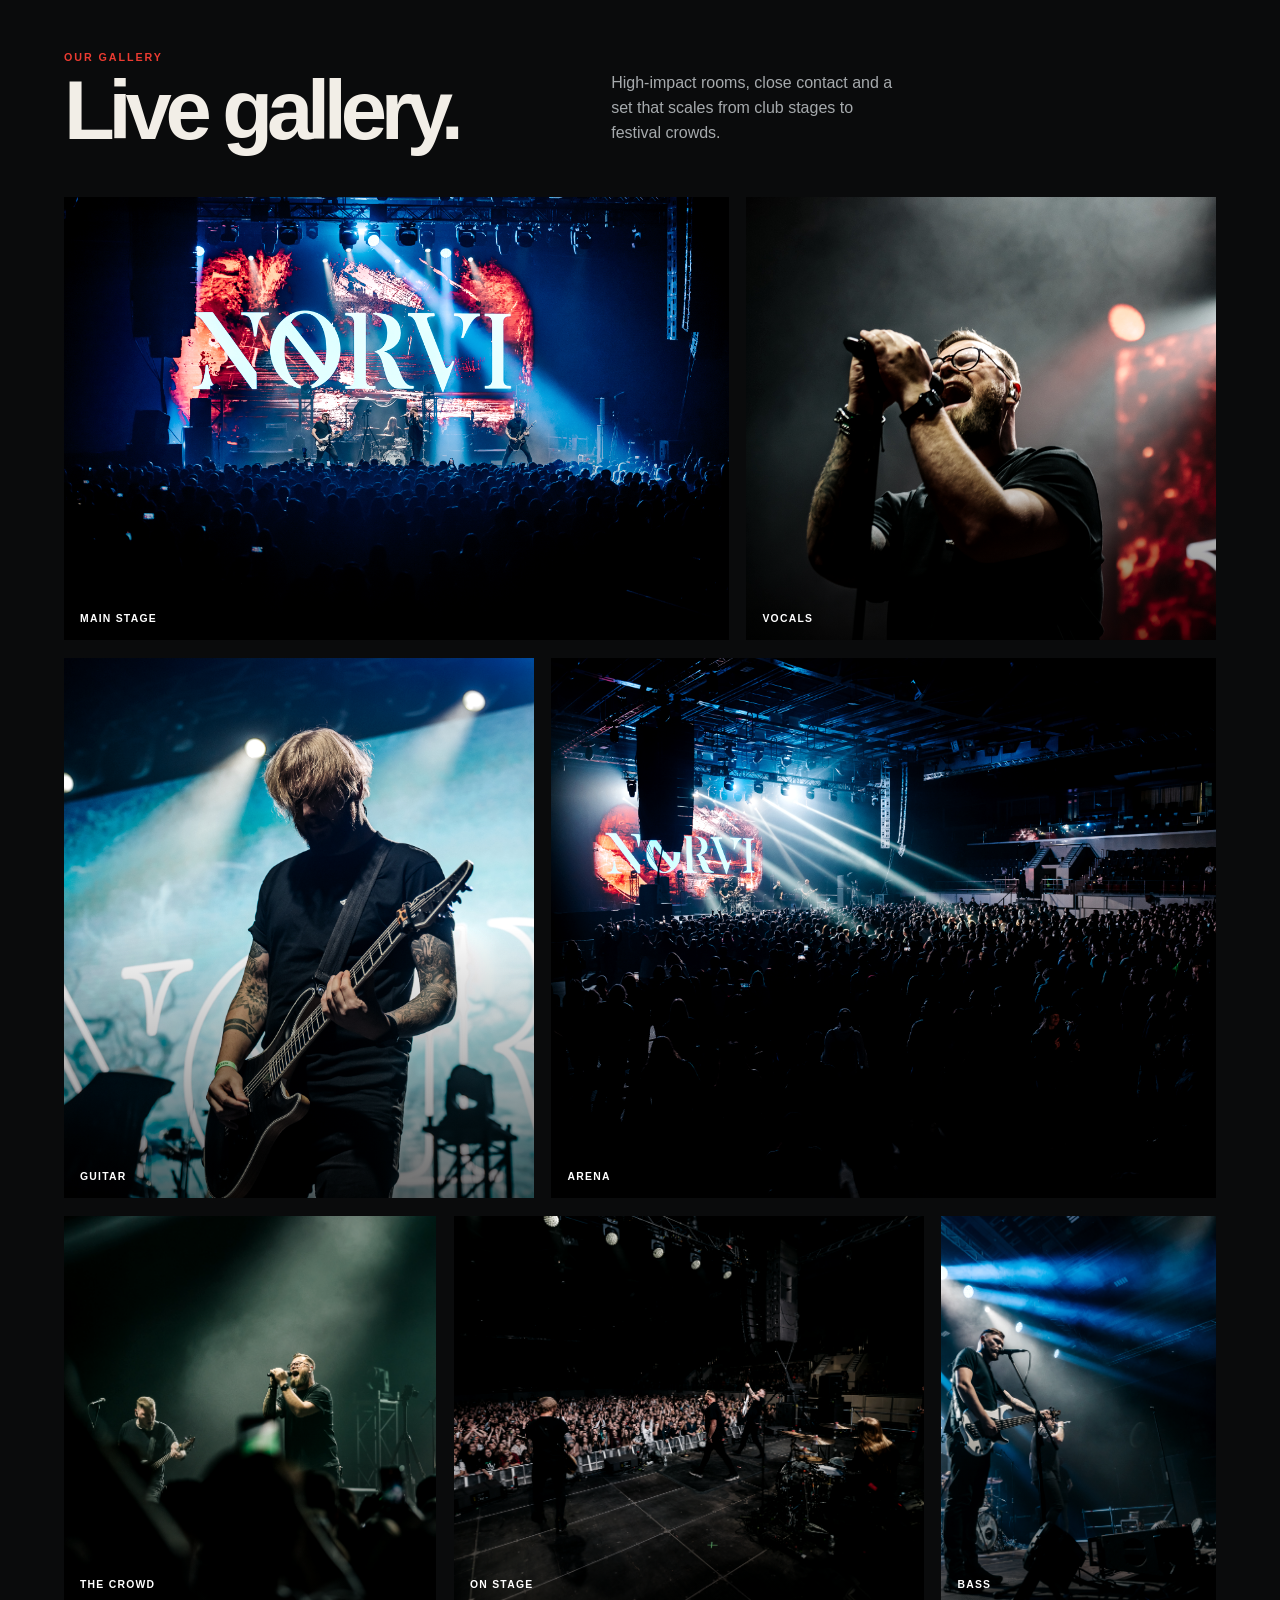
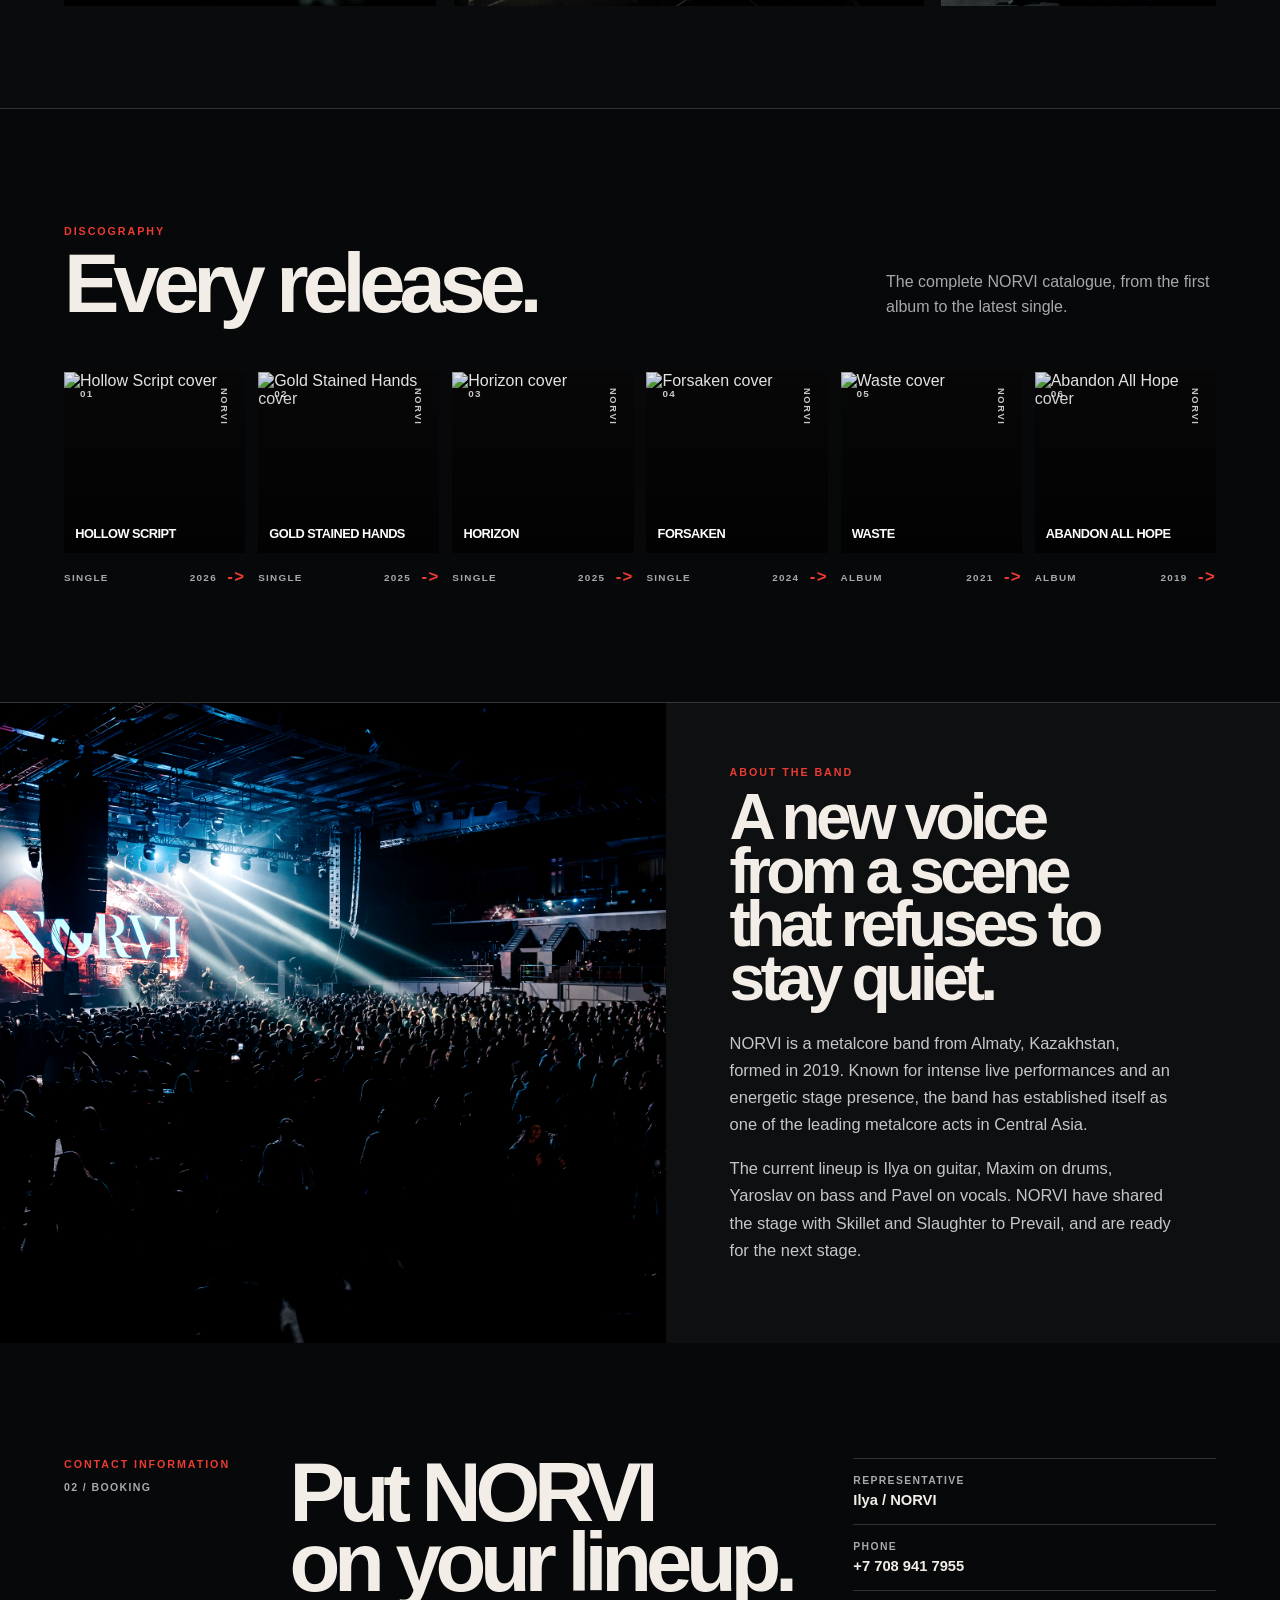
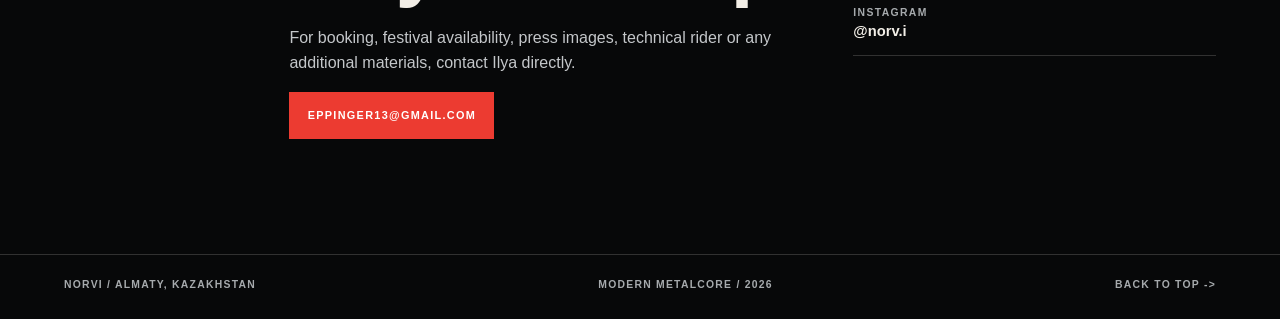
==== commit 52b0b484: "Update index.html" ====
--- a/index.html
+++ b/index.html
@@ -1,3 +1,45 @@
+<!DOCTYPE html><html lang="en"><head><meta charSet="utf-8"/><meta name="viewport" content="width=device-width, initial-scale=1"/><link rel="preload" as="image" href="public/norvi-mark.svg"/><link rel="preload" as="image" href="https://i.ytimg.com/vi/IwamzNWN2dw/maxresdefault.jpg"/><link rel="preload" as="image" href="https://i.ytimg.com/vi/Z7M626HZ6I4/maxresdefault.jpg"/><link rel="preload" as="image" href="https://i.ytimg.com/vi/ImKGG6ilqOo/maxresdefault.jpg"/><link rel="preload" as="image" href="https://i.ytimg.com/vi/7ASn_8KeP3g/maxresdefault.jpg"/><link rel="preload" as="image" href="public/images/norvi/live-stage-wide.jpg"/><link rel="preload" as="image" href="public/images/norvi/live-vocal-red.jpg"/><link rel="preload" as="image" href="public/images/norvi/live-guitar-blue.jpg"/><link rel="preload" as="image" href="public/images/norvi/live-arena.jpg"/><link rel="preload" as="image" href="public/images/norvi/live-crowd.jpg"/><link rel="stylesheet" href="styles.css"><link rel="preload" as="image" href="public/images/norvi/live-stage-back.jpg"/><link rel="preload" as="image" href="public/images/norvi/live-bass.jpg"/><link rel="preload" as="image" href="https://i.scdn.co/image/ab67616d0000e1a3e7f5705adac8c2fbb10be3a2"/><link rel="preload" as="image" href="https://i.scdn.co/image/ab67616d0000e1a365662d67cbf9f6b6d18e1da9"/><link rel="preload" as="image" href="https://i.scdn.co/image/ab67616d0000e1a3b031957cc8ba9fced16a7c4e"/><link rel="preload" as="image" href="https://i.scdn.co/image/ab67616d0000e1a302e437e07afe777943d3bed5"/><link rel="preload" as="image" href="https://i.scdn.co/image/ab67616d0000e1a3d9143de1122841cf51787ee8"/><link rel="preload" as="image" href="https://i.scdn.co/image/ab67616d0000e1a3cf3e41d6d0b8b040b01211bc"/><title>NORVI - Modern metalcore from Almaty</title><meta name="description" content="NORVI music, videos, gallery, discography and booking."/><meta property="og:title" content="NORVI - Modern metalcore from Almaty"/><meta property="og:description" content="NORVI music, videos, gallery, discography and booking."/><meta property="og:image" content="/images/norvi-cover.png"/><meta name="twitter:card" content="summary_large_image"/><meta name="twitter:title" content="NORVI - Modern metalcore from Almaty"/><meta name="twitter:description" content="NORVI music, videos, gallery, discography and booking."/><meta name="twitter:image" content="/images/norvi-cover.png"/><link rel="shortcut icon" href="public/favicon.svg"/><link rel="icon" href="public/favicon.svg"/></head><body><main class="site-shell"><div class="grain" aria-hidden="true"></div><header class="site-header " id="top"><a class="wordmark" href="#top" aria-label="NORVI home"><img src="public/norvi-mark.svg" alt="" aria-hidden="true"/><span>NORVI</span></a><button class="menu-toggle" type="button" aria-expanded="false" aria-label="Open navigation"><span></span><span></span></button><nav aria-label="Main navigation"><a href="#about">About</a><a href="#tour">Tour</a><a href="#merch">Merch</a><a href="#discography">Discography</a><a href="#gallery">Gallery</a><a href="press-kit/">Press Kit</a><a href="#contact">Contact</a></nav></header><section class="hero" aria-labelledby="hero-title"><div class="hero-photo" aria-hidden="true"></div><div class="hero-shade" aria-hidden="true"></div><div class="hero-mark-glow" aria-hidden="true"></div><div class="hero-lockup"><p class="eyebrow hero-eyebrow">The power of metalcore from Central Asia</p><h1 id="hero-title">NORVI</h1><div class="hero-copy-row"><div class="hero-actions"><a class="button button-primary" href="#videos">Watch videos</a><a class="button button-ghost" href="#contact">Book NORVI</a></div></div></div><div class="hero-side" aria-label="Band origin and genre"><span>01</span><p>Almaty, Kazakhstan</p><p>Modern metalcore</p></div><a class="scroll-cue" href="#videos"><span>Scroll to explore</span><i aria-hidden="true"></i></a></section><section class="video-section video-section--opening" id="videos" aria-labelledby="videos-title"><div class="video-heading"><div><p class="eyebrow">Music videos</p><h2 id="videos-title">Watch NORVI.</h2></div><a class="button button-ghost" href="https://www.youtube.com/@nrvi3" target="_blank" rel="noreferrer">Open YouTube</a></div><div class="video-grid"><a class="video-card video-card-1" href="https://www.youtube.com/watch?v=IwamzNWN2dw" target="_blank" rel="noreferrer"><img src="https://i.ytimg.com/vi/IwamzNWN2dw/maxresdefault.jpg" alt="Hollow Script video still"/><span class="video-card-overlay"></span><span class="video-card-copy"><strong>Hollow Script</strong><small>Official music video</small></span></a><a class="video-card video-card-2" href="https://www.youtube.com/watch?v=Z7M626HZ6I4" target="_blank" rel="noreferrer"><img src="https://i.ytimg.com/vi/Z7M626HZ6I4/maxresdefault.jpg" alt="Horizon video still"/><span class="video-card-overlay"></span><span class="video-card-copy"><strong>Horizon</strong><small>Official music video</small></span></a><a class="video-card video-card-3" href="https://www.youtube.com/watch?v=ImKGG6ilqOo" target="_blank" rel="noreferrer"><img src="https://i.ytimg.com/vi/ImKGG6ilqOo/maxresdefault.jpg" alt="Gold Stained Hands video still"/><span class="video-card-overlay"></span><span class="video-card-copy"><strong>Gold Stained Hands</strong><small>Official music video</small></span></a><a class="video-card video-card-4" href="https://www.youtube.com/watch?v=7ASn_8KeP3g" target="_blank" rel="noreferrer"><img src="https://i.ytimg.com/vi/7ASn_8KeP3g/maxresdefault.jpg" alt="Forsaken video still"/><span class="video-card-overlay"></span><span class="video-card-copy"><strong>Forsaken</strong><small>Official music video</small></span></a></div></section><section class="tour-section" id="tour" aria-labelledby="tour-title"><div class="tour-inner"><div><p class="eyebrow">Tours and performances</p><h2 id="tour-title">The next<br/>room is yours.</h2></div><div class="tour-copy"><p>NORVI are actively touring across Central Asia. In the current cycle, the band is preparing a run across 7-10 cities with the sound, raw energy and visuals to fill the room.</p><a class="button button-dark" href="https://www.instagram.com/norv.i/" target="_blank" rel="noreferrer">See current dates</a></div></div></section><section class="section stores" id="merch" aria-labelledby="merch-title"><div class="section-heading"><div><p class="eyebrow">Our stores</p><h2 id="merch-title">Wear the noise.</h2></div><p>Merch links and the latest NORVI drops are coming next. For current orders, write to the band.</p></div><div class="store-grid"><a class="store-card store-card--red" href="mailto:eppinger13@gmail.com?subject=NORVI%20merch%20enquiry"><span>01</span><strong>NORVI<br/>standard issue</strong><small>Ask the band -&gt;</small></a><a class="store-card store-card--photo" href="https://www.instagram.com/norv.i/" target="_blank" rel="noreferrer"><span>02</span><strong>Live<br/>archives</strong><small>Follow Instagram -&gt;</small></a><a class="store-card store-card--dark" href="#contact"><span>03</span><strong>Press<br/>materials</strong><small>Contact NORVI -&gt;</small></a></div></section><section class="live-gallery" id="gallery" aria-labelledby="gallery-title"><div class="gallery-heading"><div><p class="eyebrow">Our gallery</p><h2 id="gallery-title">Live gallery.</h2></div><p>High-impact rooms, close contact and a set that scales from club stages to festival crowds.</p></div><div class="gallery-grid"><button class="gallery-shot gallery-shot-1" type="button" aria-label="Open Main stage photo"><img src="public/images/norvi/live-stage-wide.jpg" alt="NORVI performing in front of a full crowd"/><span>Main stage</span></button><button class="gallery-shot gallery-shot-2" type="button" aria-label="Open Vocals photo"><img src="public/images/norvi/live-vocal-red.jpg" alt="NORVI vocalist performing under red lights"/><span>Vocals</span></button><button class="gallery-shot gallery-shot-3" type="button" aria-label="Open Guitar photo"><img src="public/images/norvi/live-guitar-blue.jpg" alt="NORVI guitarist performing under blue lights"/><span>Guitar</span></button><button class="gallery-shot gallery-shot-4" type="button" aria-label="Open Arena photo"><img src="public/images/norvi/live-arena.jpg" alt="NORVI playing an arena show"/><span>Arena</span></button><button class="gallery-shot gallery-shot-5" type="button" aria-label="Open The crowd photo"><img src="public/images/norvi/live-crowd.jpg" alt="NORVI seen from the crowd"/><span>The crowd</span></button><button class="gallery-shot gallery-shot-6" type="button" aria-label="Open On stage photo"><img src="public/images/norvi/live-stage-back.jpg" alt="NORVI on stage with the audience behind them"/><span>On stage</span></button><button class="gallery-shot gallery-shot-7" type="button" aria-label="Open Bass photo"><img src="public/images/norvi/live-bass.jpg" alt="NORVI bassist performing live"/><span>Bass</span></button></div></section><section class="section discography" id="discography" aria-labelledby="discography-title"><div class="section-heading"><div><p class="eyebrow">Discography</p><h2 id="discography-title">Every release.</h2></div><p>The complete NORVI catalogue, from the first album to the latest single.</p></div><div class="release-covers"><a class="release-cover-card" href="https://open.spotify.com/album/3fS28HsieOdQEejNKcyUfr" target="_blank" rel="noreferrer"><div class="release-cover-art"><img src="https://i.scdn.co/image/ab67616d0000e1a3e7f5705adac8c2fbb10be3a2" alt="Hollow Script cover"/><span class="release-cover-no">0<!-- -->1</span><span class="release-cover-stamp">NORVI</span><strong>Hollow Script</strong></div><div class="release-cover-meta"><span>Single</span><span>2026</span><span aria-hidden="true">-&gt;</span></div></a><a class="release-cover-card" href="https://open.spotify.com/album/6YhYFn20MKnPOnOIS56kpS" target="_blank" rel="noreferrer"><div class="release-cover-art"><img src="https://i.scdn.co/image/ab67616d0000e1a365662d67cbf9f6b6d18e1da9" alt="Gold Stained Hands cover"/><span class="release-cover-no">0<!-- -->2</span><span class="release-cover-stamp">NORVI</span><strong>Gold Stained Hands</strong></div><div class="release-cover-meta"><span>Single</span><span>2025</span><span aria-hidden="true">-&gt;</span></div></a><a class="release-cover-card" href="https://open.spotify.com/album/6RisABuqrzyZxLYv7RIUgO" target="_blank" rel="noreferrer"><div class="release-cover-art"><img src="https://i.scdn.co/image/ab67616d0000e1a3b031957cc8ba9fced16a7c4e" alt="Horizon cover"/><span class="release-cover-no">0<!-- -->3</span><span class="release-cover-stamp">NORVI</span><strong>Horizon</strong></div><div class="release-cover-meta"><span>Single</span><span>2025</span><span aria-hidden="true">-&gt;</span></div></a><a class="release-cover-card" href="https://open.spotify.com/album/40nSuz47t2BkGbsX0ib5v1" target="_blank" rel="noreferrer"><div class="release-cover-art"><img src="https://i.scdn.co/image/ab67616d0000e1a302e437e07afe777943d3bed5" alt="Forsaken cover"/><span class="release-cover-no">0<!-- -->4</span><span class="release-cover-stamp">NORVI</span><strong>Forsaken</strong></div><div class="release-cover-meta"><span>Single</span><span>2024</span><span aria-hidden="true">-&gt;</span></div></a><a class="release-cover-card" href="https://open.spotify.com/album/1m0Pv6214V4DZyUwkxGZx9" target="_blank" rel="noreferrer"><div class="release-cover-art"><img src="https://i.scdn.co/image/ab67616d0000e1a3d9143de1122841cf51787ee8" alt="Waste cover"/><span class="release-cover-no">0<!-- -->5</span><span class="release-cover-stamp">NORVI</span><strong>Waste</strong></div><div class="release-cover-meta"><span>Album</span><span>2021</span><span aria-hidden="true">-&gt;</span></div></a><a class="release-cover-card" href="https://open.spotify.com/album/4auYQeVYpNyemNBEqU7lRb" target="_blank" rel="noreferrer"><div class="release-cover-art"><img src="https://i.scdn.co/image/ab67616d0000e1a3cf3e41d6d0b8b040b01211bc" alt="Abandon All Hope cover"/><span class="release-cover-no">0<!-- -->6</span><span class="release-cover-stamp">NORVI</span><strong>Abandon All Hope</strong></div><div class="release-cover-meta"><span>Album</span><span>2019</span><span aria-hidden="true">-&gt;</span></div></a></div></section><section class="about-section" id="about" aria-labelledby="about-title"><div class="about-image"><img src="public/images/norvi/live-arena.jpg" alt="NORVI performing live"/></div><div class="about-copy-block"><p class="eyebrow">About the band</p><h2 id="about-title">A new voice from a scene that refuses to stay quiet.</h2><p>NORVI is a metalcore band from Almaty, Kazakhstan, formed in 2019. Known for intense live performances and an energetic stage presence, the band has established itself as one of the leading metalcore acts in Central Asia.</p><p>The current lineup is Ilya on guitar, Maxim on drums, Yaroslav on bass and Pavel on vocals. NORVI have shared the stage with Skillet and Slaughter to Prevail, and are ready for the next stage.</p></div></section><section class="booking" id="contact" aria-labelledby="contact-title"><div class="booking-label"><p class="eyebrow">Contact information</p><span>02 / BOOKING</span></div><div class="booking-main"><h2 id="contact-title">Put NORVI<br/>on your lineup.</h2><p>For booking, festival availability, press images, technical rider or any additional materials, contact Ilya directly.</p><a class="button button-primary" href="mailto:eppinger13@gmail.com?subject=NORVI%20booking%20enquiry">eppinger13@gmail.com</a></div><dl class="contact-list"><div><dt>Representative</dt><dd>Ilya / NORVI</dd></div><div><dt>Phone</dt><dd><a href="tel:+77089417955">+7 708 941 7955</a></dd></div><div><dt>Instagram</dt><dd><a href="https://www.instagram.com/norv.i/" target="_blank" rel="noreferrer">@norv.i</a></dd></div></dl></section><footer class="site-footer"><span>NORVI / Almaty, Kazakhstan</span><span>Modern metalcore / 2026</span><a href="#top">Back to top -&gt;</a></footer></main><script>
+const menuToggle = document.querySelector('.menu-toggle');
+const header = document.querySelector('.site-header');
+if (menuToggle && header) {
+  menuToggle.addEventListener('click', () => {
+    const open = header.classList.toggle('site-header--open');
+    menuToggle.setAttribute('aria-expanded', String(open));
+  });
+  header.querySelectorAll('nav a').forEach((link) => link.addEventListener('click', () => {
+    header.classList.remove('site-header--open');
+    menuToggle.setAttribute('aria-expanded', 'false');
+  }));
+}
+document.querySelectorAll('.gallery-shot').forEach((button) => {
+  button.addEventListener('click', () => {
+    const image = button.querySelector('img');
+    if (!image) return;
+    const lightbox = document.createElement('div');
+    lightbox.className = 'lightbox';
+    const inner = document.createElement('div');
+    inner.className = 'lightbox-inner';
+    const close = document.createElement('button');
+    close.type = 'button';
+    close.className = 'lightbox-close';
+    close.setAttribute('aria-label', 'Close photo');
+    close.textContent = 'X';
+    const expanded = document.createElement('img');
+    expanded.src = image.src;
+    expanded.alt = image.alt;
+    const label = document.createElement('span');
+    label.textContent = button.textContent.trim() + ' / NORVI live';
+    inner.append(close, expanded, label);
+    lightbox.append(inner);
+    document.body.append(lightbox);
+    const dismiss = () => lightbox.remove();
+    close.addEventListener('click', dismiss);
+    lightbox.addEventListener('click', (event) => {
+      if (event.target === lightbox) dismiss();
+    });
+  });
+});
+</script></body></html>
 <!DOCTYPE html><html lang="en"><head><meta charSet="utf-8"/><meta name="viewport" content="width=device-width, initial-scale=1"/><link rel="preload" as="image" href="public/norvi-mark.svg"/><link rel="preload" as="image" href="https://i.ytimg.com/vi/IwamzNWN2dw/maxresdefault.jpg"/><link rel="preload" as="image" href="https://i.ytimg.com/vi/Z7M626HZ6I4/maxresdefault.jpg"/><link rel="preload" as="image" href="https://i.ytimg.com/vi/ImKGG6ilqOo/maxresdefault.jpg"/><link rel="preload" as="image" href="https://i.ytimg.com/vi/7ASn_8KeP3g/maxresdefault.jpg"/><link rel="preload" as="image" href="public/images/norvi/live-stage-wide.jpg"/><link rel="preload" as="image" href="public/images/norvi/live-vocal-red.jpg"/><link rel="preload" as="image" href="public/images/norvi/live-guitar-blue.jpg"/><link rel="preload" as="image" href="public/images/norvi/live-arena.jpg"/><link rel="preload" as="image" href="public/images/norvi/live-crowd.jpg"/><link rel="stylesheet" href="styles.css"><link rel="preload" as="image" href="public/images/norvi/live-stage-back.jpg"/><link rel="preload" as="image" href="public/images/norvi/live-bass.jpg"/><link rel="preload" as="image" href="https://i.scdn.co/image/ab67616d0000e1a3e7f5705adac8c2fbb10be3a2"/><link rel="preload" as="image" href="https://i.scdn.co/image/ab67616d0000e1a365662d67cbf9f6b6d18e1da9"/><link rel="preload" as="image" href="https://i.scdn.co/image/ab67616d0000e1a3b031957cc8ba9fced16a7c4e"/><link rel="preload" as="image" href="https://i.scdn.co/image/ab67616d0000e1a302e437e07afe777943d3bed5"/><link rel="preload" as="image" href="https://i.scdn.co/image/ab67616d0000e1a3d9143de1122841cf51787ee8"/><link rel="preload" as="image" href="https://i.scdn.co/image/ab67616d0000e1a3cf3e41d6d0b8b040b01211bc"/><title>NORVI - Modern metalcore from Almaty</title><meta name="description" content="NORVI music, videos, gallery, discography and booking."/><meta property="og:title" content="NORVI - Modern metalcore from Almaty"/><meta property="og:description" content="NORVI music, videos, gallery, discography and booking."/><meta property="og:image" content="/images/norvi-cover.png"/><meta name="twitter:card" content="summary_large_image"/><meta name="twitter:title" content="NORVI - Modern metalcore from Almaty"/><meta name="twitter:description" content="NORVI music, videos, gallery, discography and booking."/><meta name="twitter:image" content="/images/norvi-cover.png"/><link rel="shortcut icon" href="public/favicon.svg"/><link rel="icon" href="public/favicon.svg"/>
 </head><body><main class="site-shell"><div class="grain" aria-hidden="true"></div><header class="site-header " id="top"><a class="wordmark" href="#top" aria-label="NORVI home"><img src="public/norvi-mark.svg" alt="" aria-hidden="true"/><span>NORVI</span></a><button class="menu-toggle" type="button" aria-expanded="false" aria-label="Open navigation"><span></span><span></span></button><nav aria-label="Main navigation"><a href="#about">About</a><a href="#tour">Tour</a><a href="#merch">Merch</a><a href="#discography">Discography</a><a href="#gallery">Gallery</a><a href="#contact">Contact</a></nav></header><section class="hero" aria-labelledby="hero-title"><div class="hero-photo" aria-hidden="true"></div><div class="hero-shade" aria-hidden="true"></div><div class="hero-mark-glow" aria-hidden="true"></div><div class="hero-lockup"><p class="eyebrow hero-eyebrow">The power of metalcore from Central Asia</p><h1 id="hero-title">NORVI</h1><div class="hero-copy-row"><div class="hero-actions"><a class="button button-primary" href="#videos">Watch videos</a><a class="button button-ghost" href="#contact">Book NORVI</a></div></div></div><div class="hero-side" aria-label="Band origin and genre"><span>01</span><p>Almaty, Kazakhstan</p><p>Modern metalcore</p></div><a class="scroll-cue" href="#videos"><span>Scroll to explore</span><i aria-hidden="true"></i></a></section><section class="video-section video-section--opening" id="videos" aria-labelledby="videos-title"><div class="video-heading"><div><p class="eyebrow">Music videos</p><h2 id="videos-title">Watch NORVI.</h2></div><a class="button button-ghost" href="https://www.youtube.com/@nrvi3" target="_blank" rel="noreferrer">Open YouTube</a></div><div class="video-grid"><a class="video-card video-card-1" href="https://www.youtube.com/watch?v=IwamzNWN2dw" target="_blank" rel="noreferrer"><img src="https://i.ytimg.com/vi/IwamzNWN2dw/maxresdefault.jpg" alt="Hollow Script video still"/><span class="video-card-overlay"></span><span class="video-card-copy"><strong>Hollow Script</strong><small>Official music video</small></span></a><a class="video-card video-card-2" href="https://www.youtube.com/watch?v=Z7M626HZ6I4" target="_blank" rel="noreferrer"><img src="https://i.ytimg.com/vi/Z7M626HZ6I4/maxresdefault.jpg" alt="Horizon video still"/><span class="video-card-overlay"></span><span class="video-card-copy"><strong>Horizon</strong><small>Official music video</small></span></a><a class="video-card video-card-3" href="https://www.youtube.com/watch?v=ImKGG6ilqOo" target="_blank" rel="noreferrer"><img src="https://i.ytimg.com/vi/ImKGG6ilqOo/maxresdefault.jpg" alt="Gold Stained Hands video still"/><span class="video-card-overlay"></span><span class="video-card-copy"><strong>Gold Stained Hands</strong><small>Official music video</small></span></a><a class="video-card video-card-4" href="https://www.youtube.com/watch?v=7ASn_8KeP3g" target="_blank" rel="noreferrer"><img src="https://i.ytimg.com/vi/7ASn_8KeP3g/maxresdefault.jpg" alt="Forsaken video still"/><span class="video-card-overlay"></span><span class="video-card-copy"><strong>Forsaken</strong><small>Official music video</small></span></a></div></section><section class="tour-section" id="tour" aria-labelledby="tour-title"><div class="tour-inner"><div><p class="eyebrow">Tours and performances</p><h2 id="tour-title">The next<br/>room is yours.</h2></div><div class="tour-copy"><p>NORVI are actively touring across Central Asia. In the current cycle, the band is preparing a run across 7-10 cities with the sound, raw energy and visuals to fill the room.</p><a class="button button-dark" href="https://www.instagram.com/norv.i/" target="_blank" rel="noreferrer">See current dates</a></div></div></section><section class="section stores" id="merch" aria-labelledby="merch-title"><div class="section-heading"><div><p class="eyebrow">Our stores</p><h2 id="merch-title">Wear the noise.</h2></div><p>Merch links and the latest NORVI drops are coming next. For current orders, write to the band.</p></div><div class="store-grid"><a class="store-card store-card--red" href="mailto:eppinger13@gmail.com?subject=NORVI%20merch%20enquiry"><span>01</span><strong>NORVI<br/>standard issue</strong><small>Ask the band -&gt;</small></a><a class="store-card store-card--photo" href="https://www.instagram.com/norv.i/" target="_blank" rel="noreferrer"><span>02</span><strong>Live<br/>archives</strong><small>Follow Instagram -&gt;</small></a><a class="store-card store-card--dark" href="#contact"><span>03</span><strong>Press<br/>materials</strong><small>Contact NORVI -&gt;</small></a></div></section><section class="live-gallery" id="gallery" aria-labelledby="gallery-title"><div class="gallery-heading"><div><p class="eyebrow">Our gallery</p><h2 id="gallery-title">Live gallery.</h2></div><p>High-impact rooms, close contact and a set that scales from club stages to festival crowds.</p></div><div class="gallery-grid"><button class="gallery-shot gallery-shot-1" type="button" aria-label="Open Main stage photo"><img src="public/images/norvi/live-stage-wide.jpg" alt="NORVI performing in front of a full crowd"/><span>Main stage</span></button><button class="gallery-shot gallery-shot-2" type="button" aria-label="Open Vocals photo"><img src="public/images/norvi/live-vocal-red.jpg" alt="NORVI vocalist performing under red lights"/><span>Vocals</span></button><button class="gallery-shot gallery-shot-3" type="button" aria-label="Open Guitar photo"><img src="public/images/norvi/live-guitar-blue.jpg" alt="NORVI guitarist performing under blue lights"/><span>Guitar</span></button><button class="gallery-shot gallery-shot-4" type="button" aria-label="Open Arena photo"><img src="public/images/norvi/live-arena.jpg" alt="NORVI playing an arena show"/><span>Arena</span></button><button class="gallery-shot gallery-shot-5" type="button" aria-label="Open The crowd photo"><img src="public/images/norvi/live-crowd.jpg" alt="NORVI seen from the crowd"/><span>The crowd</span></button><button class="gallery-shot gallery-shot-6" type="button" aria-label="Open On stage photo"><img src="public/images/norvi/live-stage-back.jpg" alt="NORVI on stage with the audience behind them"/><span>On stage</span></button><button class="gallery-shot gallery-shot-7" type="button" aria-label="Open Bass photo"><img src="public/images/norvi/live-bass.jpg" alt="NORVI bassist performing live"/><span>Bass</span></button></div></section><section class="section discography" id="discography" aria-labelledby="discography-title"><div class="section-heading"><div><p class="eyebrow">Discography</p><h2 id="discography-title">Every release.</h2></div><p>The complete NORVI catalogue, from the first album to the latest single.</p></div><div class="release-covers"><a class="release-cover-card" href="https://open.spotify.com/album/3fS28HsieOdQEejNKcyUfr" target="_blank" rel="noreferrer"><div class="release-cover-art"><img src="https://i.scdn.co/image/ab67616d0000e1a3e7f5705adac8c2fbb10be3a2" alt="Hollow Script cover"/><span class="release-cover-no">0<!-- -->1</span><span class="release-cover-stamp">NORVI</span><strong>Hollow Script</strong></div><div class="release-cover-meta"><span>Single</span><span>2026</span><span aria-hidden="true">-&gt;</span></div></a><a class="release-cover-card" href="https://open.spotify.com/album/6YhYFn20MKnPOnOIS56kpS" target="_blank" rel="noreferrer"><div class="release-cover-art"><img src="https://i.scdn.co/image/ab67616d0000e1a365662d67cbf9f6b6d18e1da9" alt="Gold Stained Hands cover"/><span class="release-cover-no">0<!-- -->2</span><span class="release-cover-stamp">NORVI</span><strong>Gold Stained Hands</strong></div><div class="release-cover-meta"><span>Single</span><span>2025</span><span aria-hidden="true">-&gt;</span></div></a><a class="release-cover-card" href="https://open.spotify.com/album/6RisABuqrzyZxLYv7RIUgO" target="_blank" rel="noreferrer"><div class="release-cover-art"><img src="https://i.scdn.co/image/ab67616d0000e1a3b031957cc8ba9fced16a7c4e" alt="Horizon cover"/><span class="release-cover-no">0<!-- -->3</span><span class="release-cover-stamp">NORVI</span><strong>Horizon</strong></div><div class="release-cover-meta"><span>Single</span><span>2025</span><span aria-hidden="true">-&gt;</span></div></a><a class="release-cover-card" href="https://open.spotify.com/album/40nSuz47t2BkGbsX0ib5v1" target="_blank" rel="noreferrer"><div class="release-cover-art"><img src="https://i.scdn.co/image/ab67616d0000e1a302e437e07afe777943d3bed5" alt="Forsaken cover"/><span class="release-cover-no">0<!-- -->4</span><span class="release-cover-stamp">NORVI</span><strong>Forsaken</strong></div><div class="release-cover-meta"><span>Single</span><span>2024</span><span aria-hidden="true">-&gt;</span></div></a><a class="release-cover-card" href="https://open.spotify.com/album/1m0Pv6214V4DZyUwkxGZx9" target="_blank" rel="noreferrer"><div class="release-cover-art"><img src="https://i.scdn.co/image/ab67616d0000e1a3d9143de1122841cf51787ee8" alt="Waste cover"/><span class="release-cover-no">0<!-- -->5</span><span class="release-cover-stamp">NORVI</span><strong>Waste</strong></div><div class="release-cover-meta"><span>Album</span><span>2021</span><span aria-hidden="true">-&gt;</span></div></a><a class="release-cover-card" href="https://open.spotify.com/album/4auYQeVYpNyemNBEqU7lRb" target="_blank" rel="noreferrer"><div class="release-cover-art"><img src="https://i.scdn.co/image/ab67616d0000e1a3cf3e41d6d0b8b040b01211bc" alt="Abandon All Hope cover"/><span class="release-cover-no">0<!-- -->6</span><span class="release-cover-stamp">NORVI</span><strong>Abandon All Hope</strong></div><div class="release-cover-meta"><span>Album</span><span>2019</span><span aria-hidden="true">-&gt;</span></div></a></div></section><section class="about-section" id="about" aria-labelledby="about-title"><div class="about-image"><img src="public/images/norvi/live-arena.jpg" alt="NORVI performing live"/></div><div class="about-copy-block"><p class="eyebrow">About the band</p><h2 id="about-title">A new voice from a scene that refuses to stay quiet.</h2><p>NORVI is a metalcore band from Almaty, Kazakhstan, formed in 2019. Known for intense live performances and an energetic stage presence, the band has established itself as one of the leading metalcore acts in Central Asia.</p><p>The current lineup is Ilya on guitar, Maxim on drums, Yaroslav on bass and Pavel on vocals. NORVI have shared the stage with Skillet and Slaughter to Prevail, and are ready for the next stage.</p></div></section><section class="booking" id="contact" aria-labelledby="contact-title"><div class="booking-label"><p class="eyebrow">Contact information</p><span>02 / BOOKING</span></div><div class="booking-main"><h2 id="contact-title">Put NORVI<br/>on your lineup.</h2><p>For booking, festival availability, press images, technical rider or any additional materials, contact Ilya directly.</p><a class="button button-primary" href="mailto:eppinger13@gmail.com?subject=NORVI%20booking%20enquiry">eppinger13@gmail.com</a></div><dl class="contact-list"><div><dt>Representative</dt><dd>Ilya / NORVI</dd></div><div><dt>Phone</dt><dd><a href="tel:+77089417955">+7 708 941 7955</a></dd></div><div><dt>Instagram</dt><dd><a href="https://www.instagram.com/norv.i/" target="_blank" rel="noreferrer">@norv.i</a></dd></div></dl></section><footer class="site-footer"><span>NORVI / Almaty, Kazakhstan</span><span>Modern metalcore / 2026</span><a href="#top">Back to top -&gt;</a></footer></main><script>
 const menuToggle = document.querySelector('.menu-toggle');
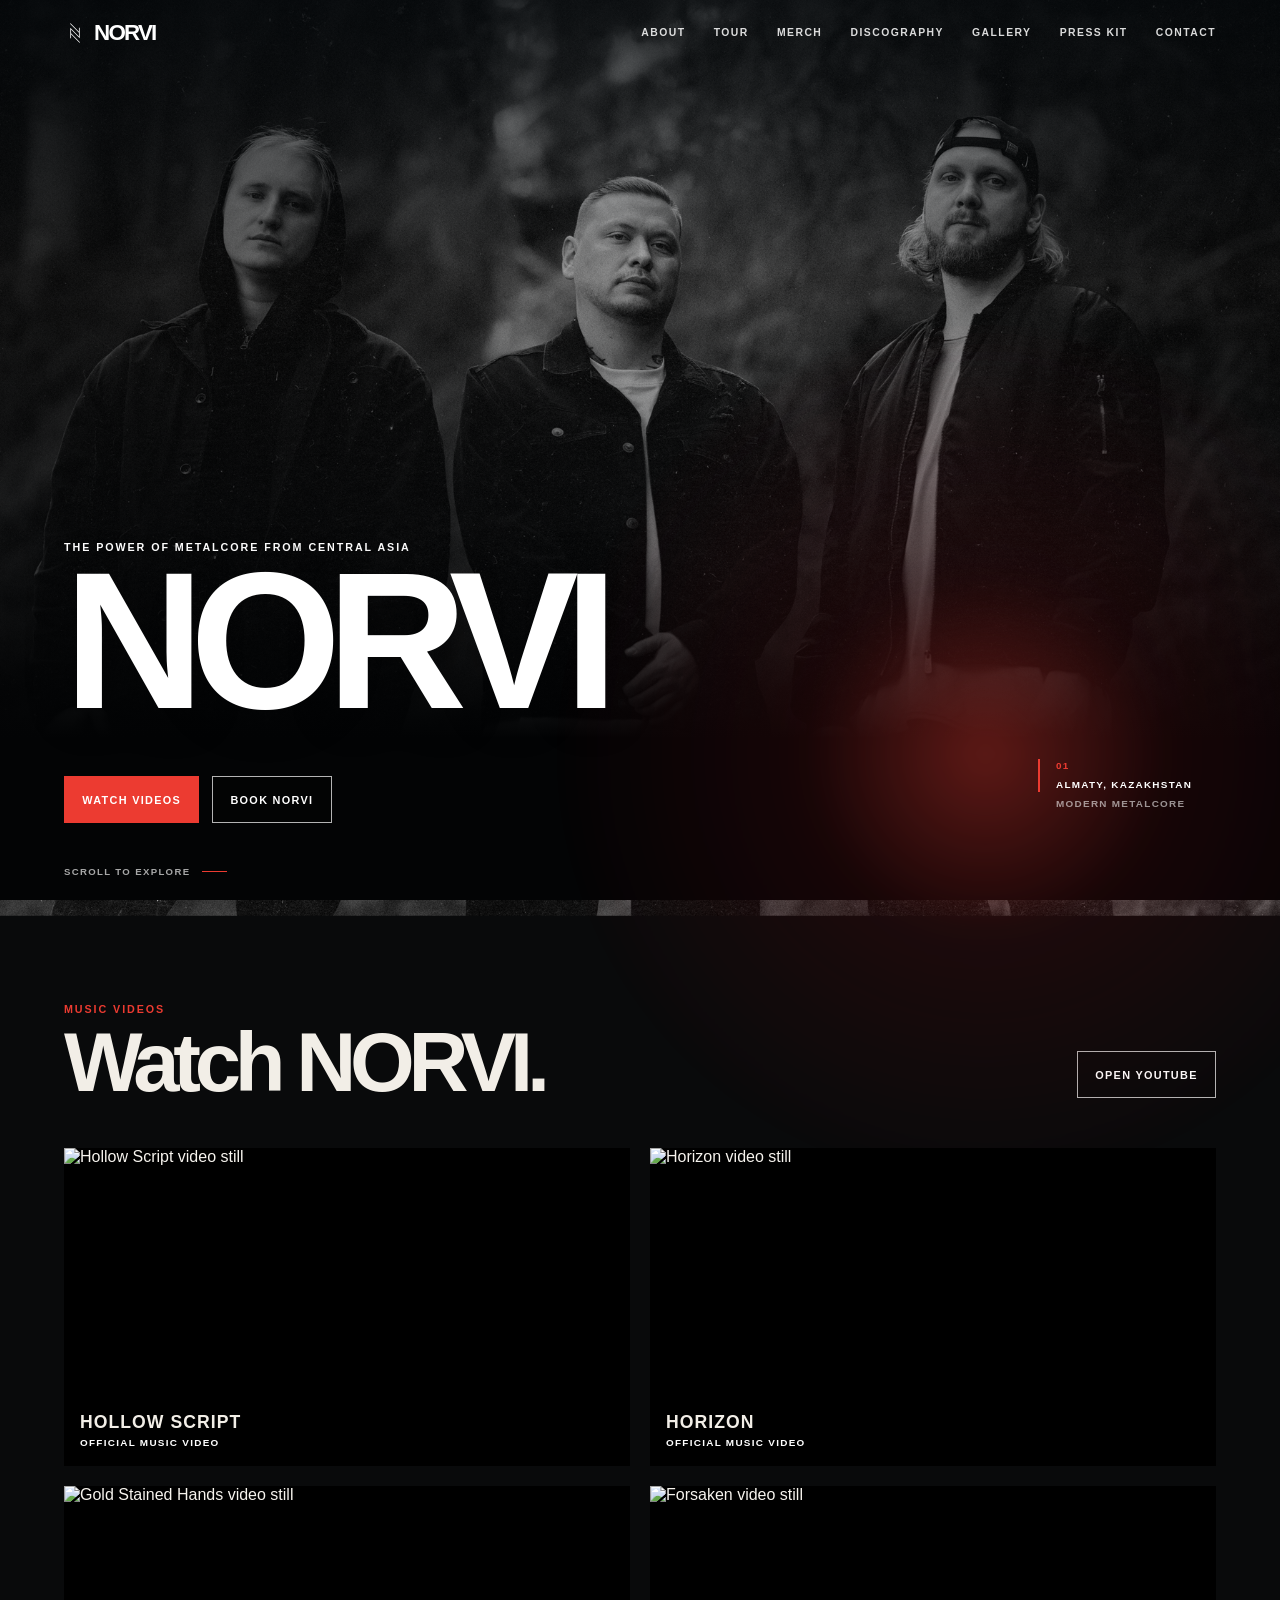
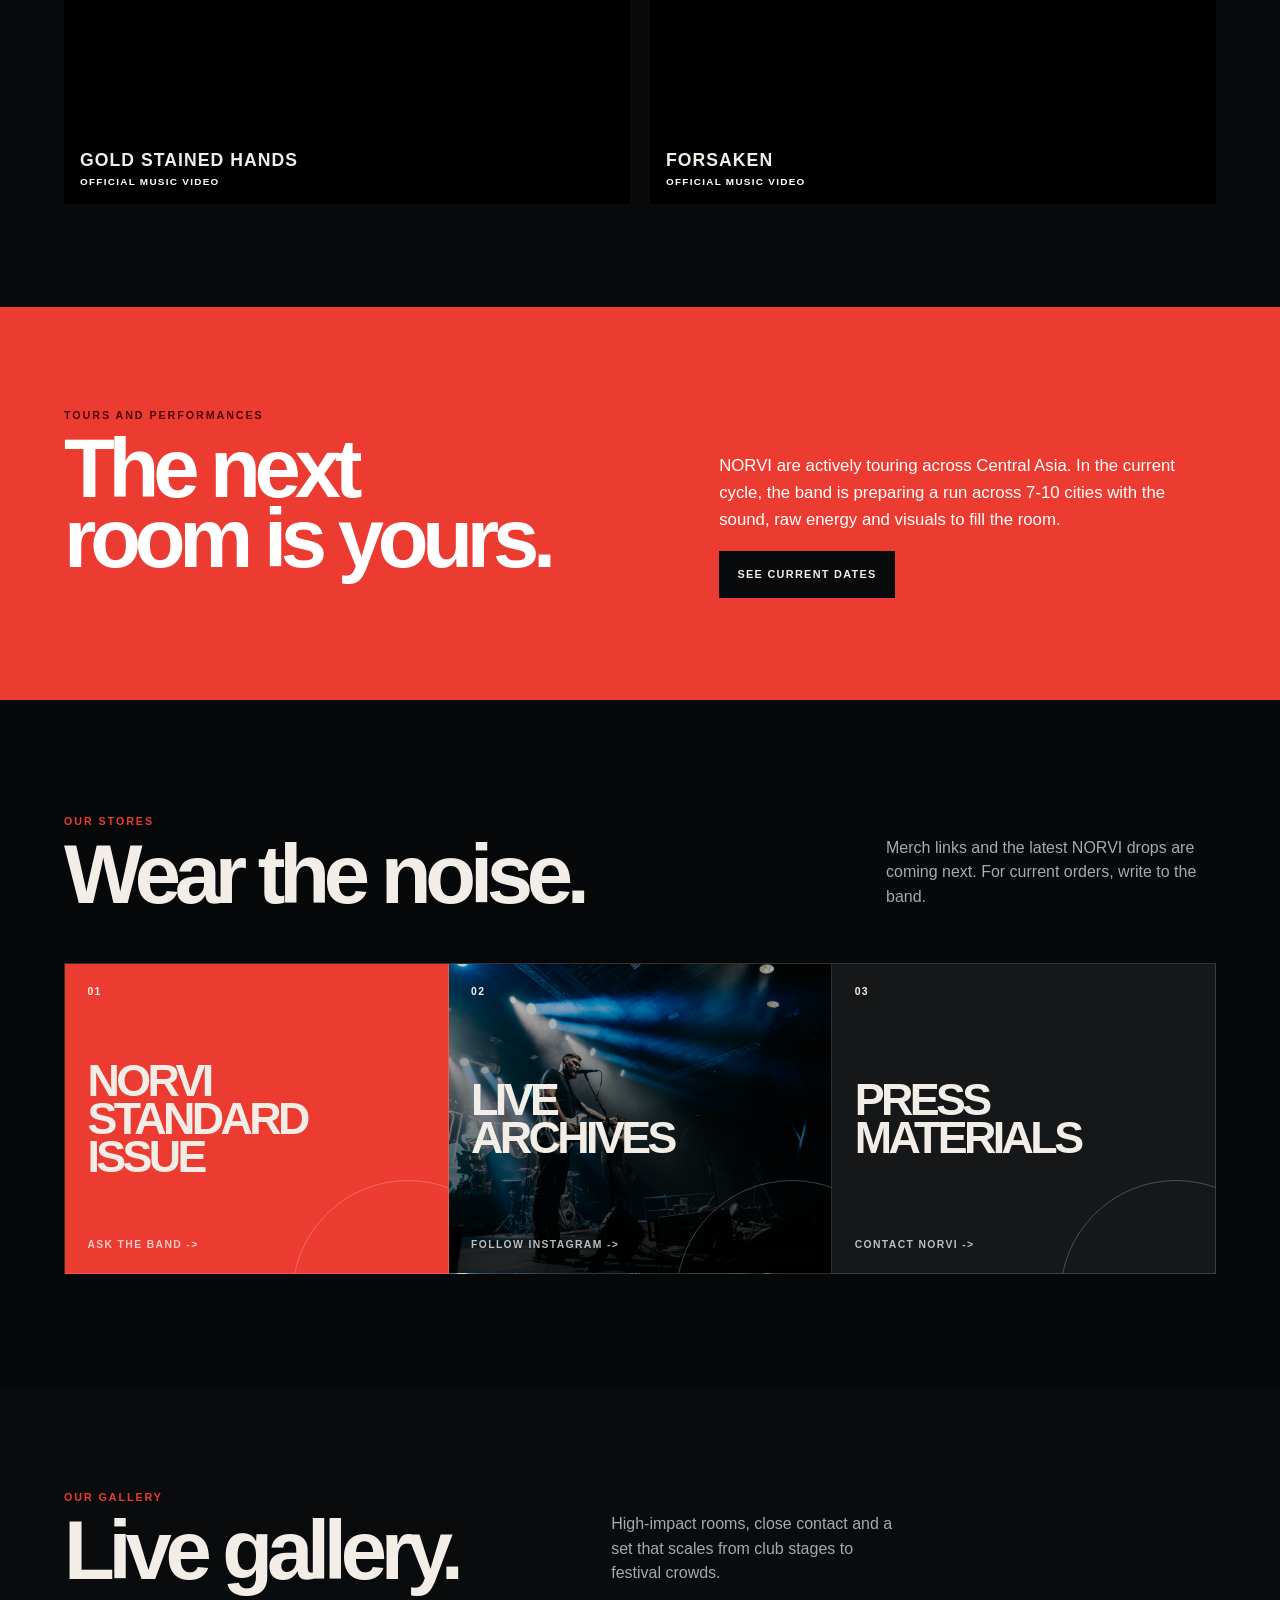
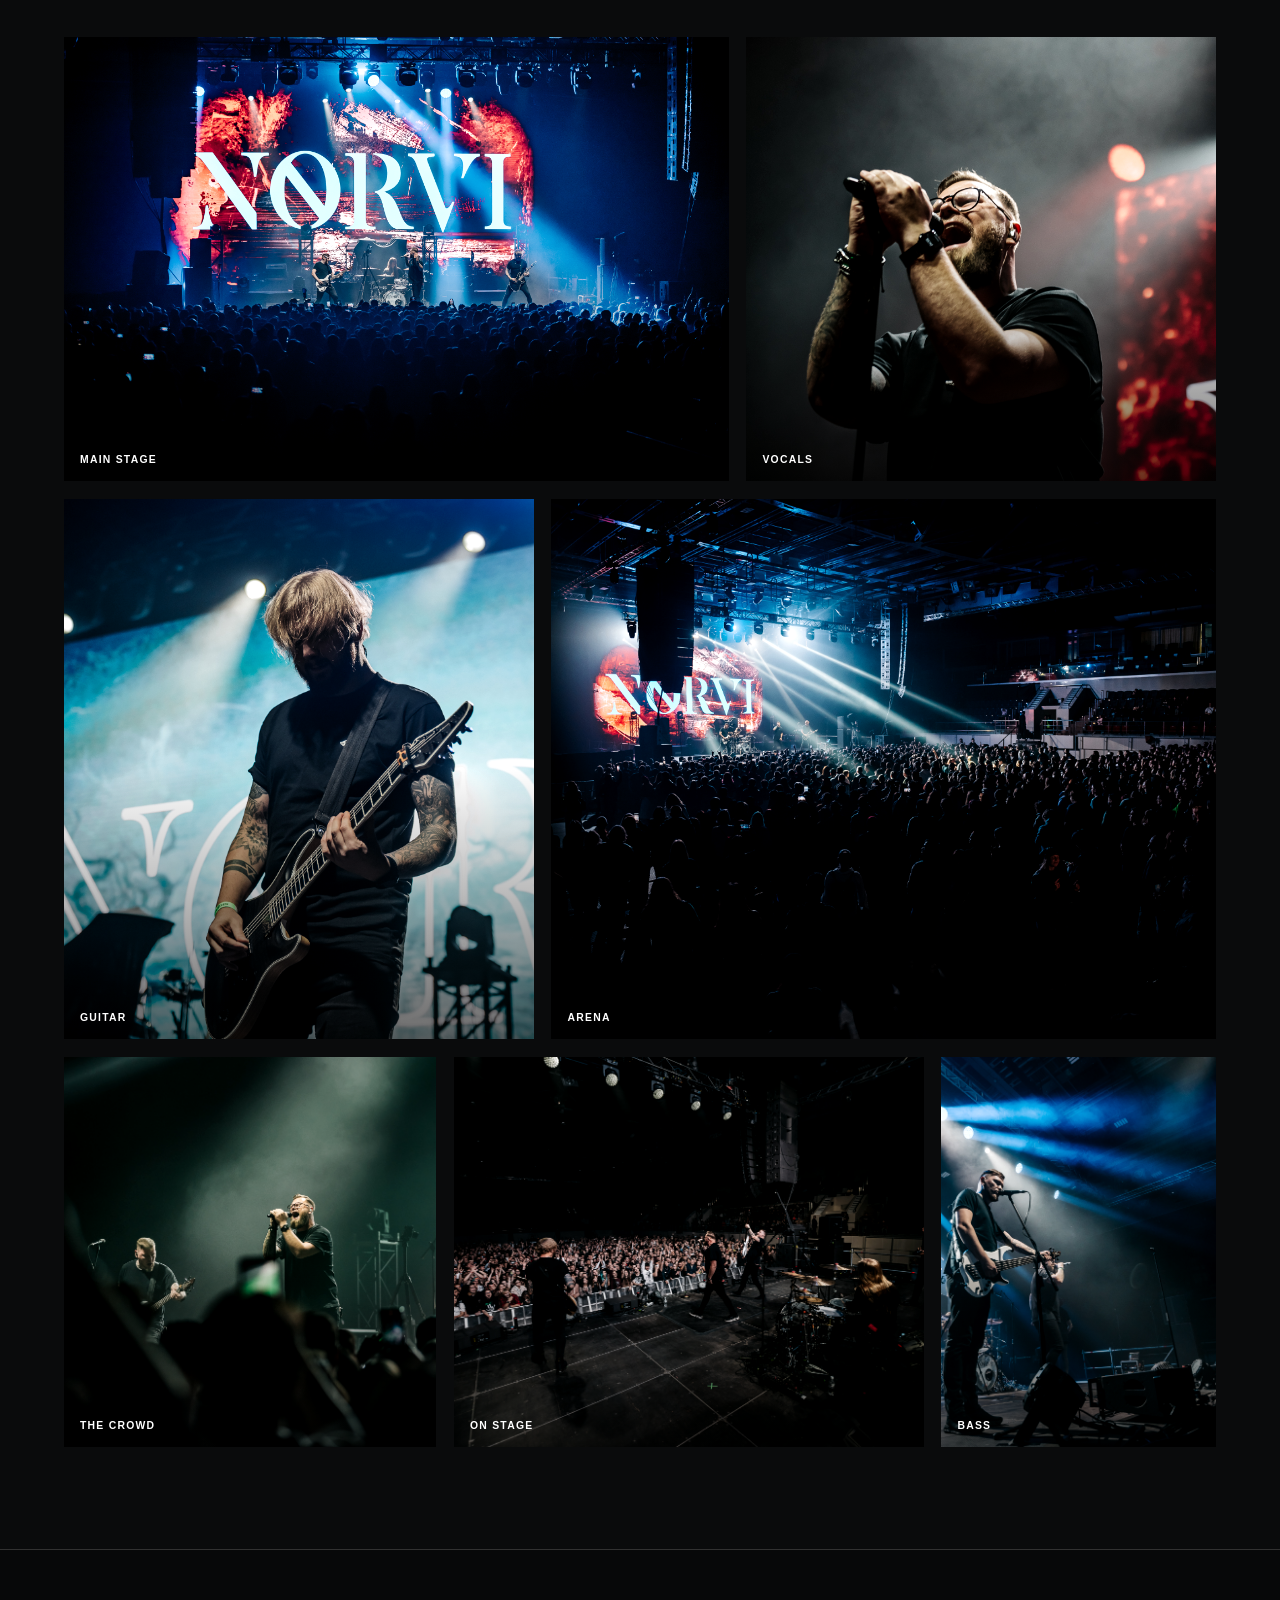
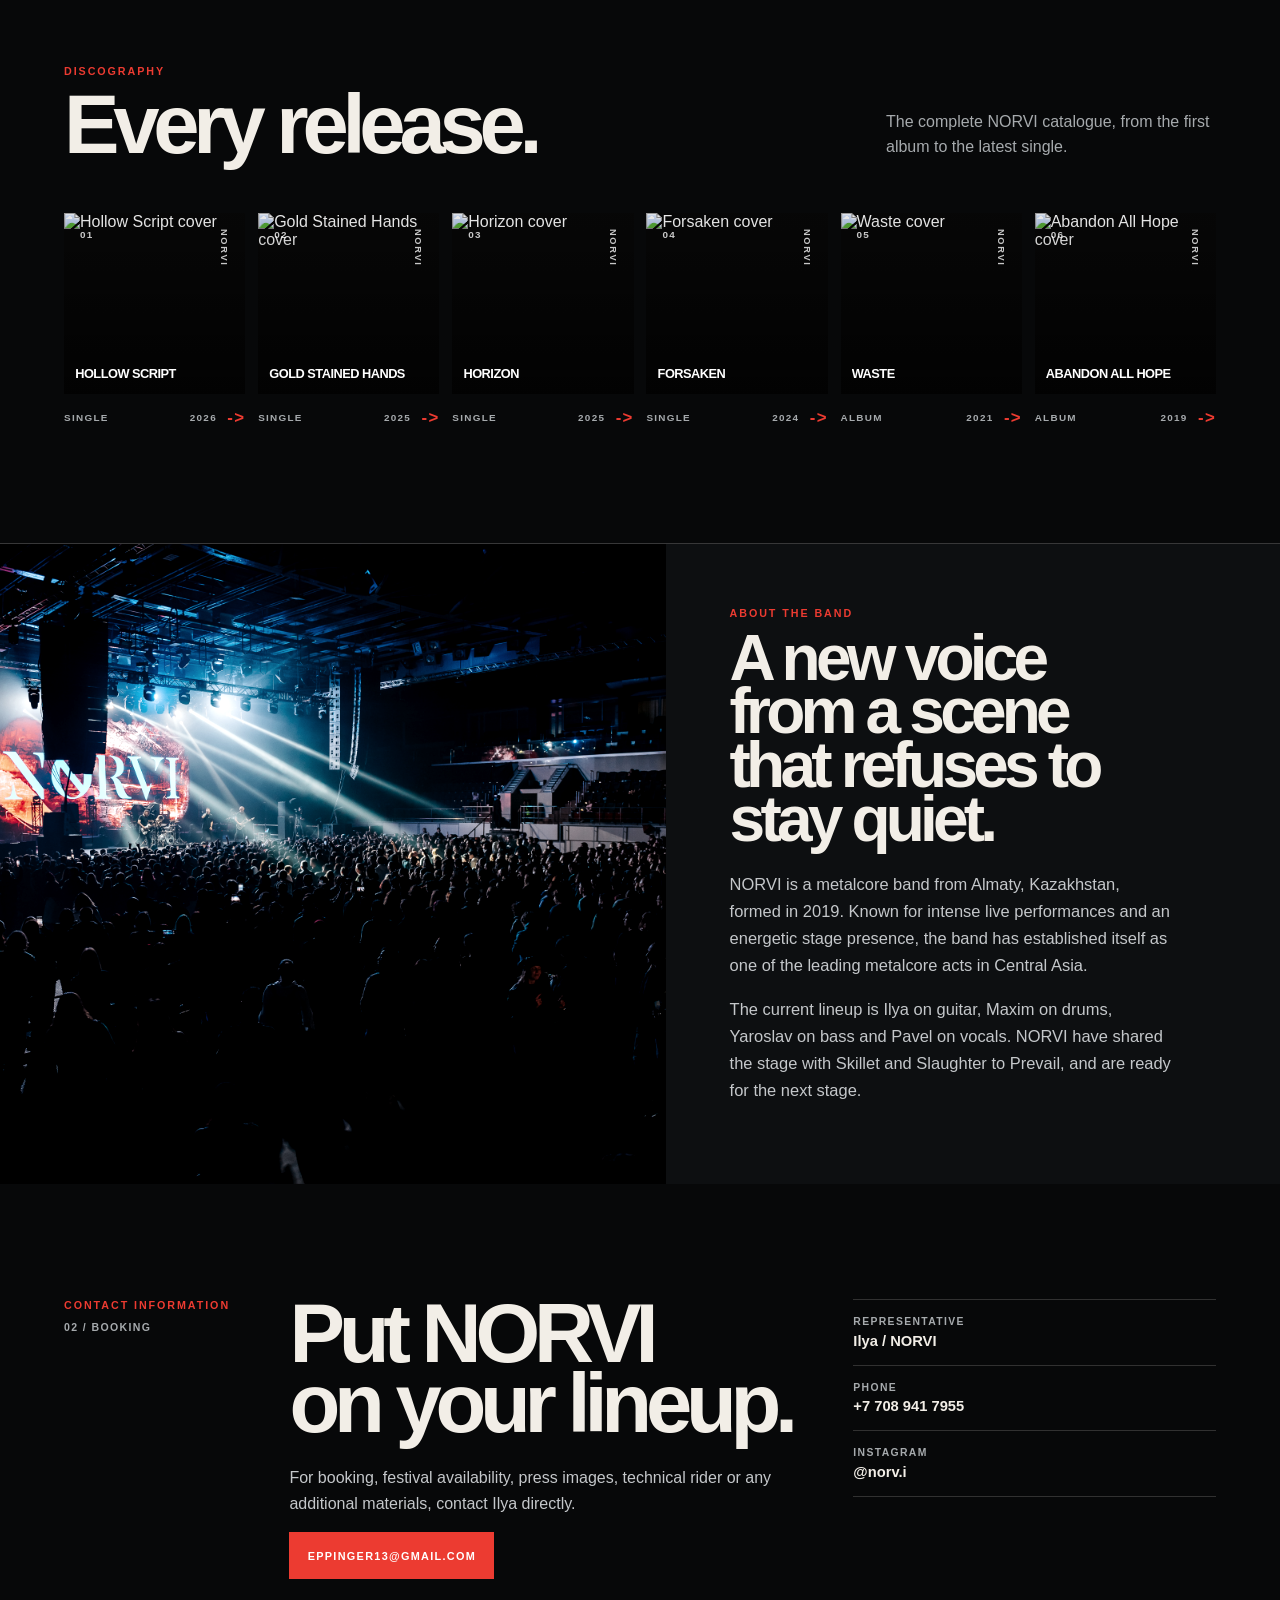
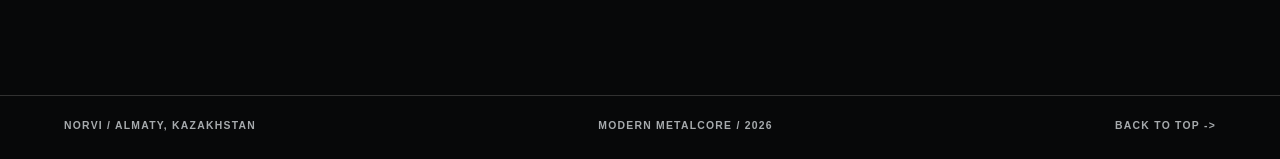
==== commit 4b9f85c6: "Update index.html" ====
--- a/index.html
+++ b/index.html
@@ -40,46 +40,3 @@
   });
 });
 </script></body></html>
-<!DOCTYPE html><html lang="en"><head><meta charSet="utf-8"/><meta name="viewport" content="width=device-width, initial-scale=1"/><link rel="preload" as="image" href="public/norvi-mark.svg"/><link rel="preload" as="image" href="https://i.ytimg.com/vi/IwamzNWN2dw/maxresdefault.jpg"/><link rel="preload" as="image" href="https://i.ytimg.com/vi/Z7M626HZ6I4/maxresdefault.jpg"/><link rel="preload" as="image" href="https://i.ytimg.com/vi/ImKGG6ilqOo/maxresdefault.jpg"/><link rel="preload" as="image" href="https://i.ytimg.com/vi/7ASn_8KeP3g/maxresdefault.jpg"/><link rel="preload" as="image" href="public/images/norvi/live-stage-wide.jpg"/><link rel="preload" as="image" href="public/images/norvi/live-vocal-red.jpg"/><link rel="preload" as="image" href="public/images/norvi/live-guitar-blue.jpg"/><link rel="preload" as="image" href="public/images/norvi/live-arena.jpg"/><link rel="preload" as="image" href="public/images/norvi/live-crowd.jpg"/><link rel="stylesheet" href="styles.css"><link rel="preload" as="image" href="public/images/norvi/live-stage-back.jpg"/><link rel="preload" as="image" href="public/images/norvi/live-bass.jpg"/><link rel="preload" as="image" href="https://i.scdn.co/image/ab67616d0000e1a3e7f5705adac8c2fbb10be3a2"/><link rel="preload" as="image" href="https://i.scdn.co/image/ab67616d0000e1a365662d67cbf9f6b6d18e1da9"/><link rel="preload" as="image" href="https://i.scdn.co/image/ab67616d0000e1a3b031957cc8ba9fced16a7c4e"/><link rel="preload" as="image" href="https://i.scdn.co/image/ab67616d0000e1a302e437e07afe777943d3bed5"/><link rel="preload" as="image" href="https://i.scdn.co/image/ab67616d0000e1a3d9143de1122841cf51787ee8"/><link rel="preload" as="image" href="https://i.scdn.co/image/ab67616d0000e1a3cf3e41d6d0b8b040b01211bc"/><title>NORVI - Modern metalcore from Almaty</title><meta name="description" content="NORVI music, videos, gallery, discography and booking."/><meta property="og:title" content="NORVI - Modern metalcore from Almaty"/><meta property="og:description" content="NORVI music, videos, gallery, discography and booking."/><meta property="og:image" content="/images/norvi-cover.png"/><meta name="twitter:card" content="summary_large_image"/><meta name="twitter:title" content="NORVI - Modern metalcore from Almaty"/><meta name="twitter:description" content="NORVI music, videos, gallery, discography and booking."/><meta name="twitter:image" content="/images/norvi-cover.png"/><link rel="shortcut icon" href="public/favicon.svg"/><link rel="icon" href="public/favicon.svg"/>
-</head><body><main class="site-shell"><div class="grain" aria-hidden="true"></div><header class="site-header " id="top"><a class="wordmark" href="#top" aria-label="NORVI home"><img src="public/norvi-mark.svg" alt="" aria-hidden="true"/><span>NORVI</span></a><button class="menu-toggle" type="button" aria-expanded="false" aria-label="Open navigation"><span></span><span></span></button><nav aria-label="Main navigation"><a href="#about">About</a><a href="#tour">Tour</a><a href="#merch">Merch</a><a href="#discography">Discography</a><a href="#gallery">Gallery</a><a href="#contact">Contact</a></nav></header><section class="hero" aria-labelledby="hero-title"><div class="hero-photo" aria-hidden="true"></div><div class="hero-shade" aria-hidden="true"></div><div class="hero-mark-glow" aria-hidden="true"></div><div class="hero-lockup"><p class="eyebrow hero-eyebrow">The power of metalcore from Central Asia</p><h1 id="hero-title">NORVI</h1><div class="hero-copy-row"><div class="hero-actions"><a class="button button-primary" href="#videos">Watch videos</a><a class="button button-ghost" href="#contact">Book NORVI</a></div></div></div><div class="hero-side" aria-label="Band origin and genre"><span>01</span><p>Almaty, Kazakhstan</p><p>Modern metalcore</p></div><a class="scroll-cue" href="#videos"><span>Scroll to explore</span><i aria-hidden="true"></i></a></section><section class="video-section video-section--opening" id="videos" aria-labelledby="videos-title"><div class="video-heading"><div><p class="eyebrow">Music videos</p><h2 id="videos-title">Watch NORVI.</h2></div><a class="button button-ghost" href="https://www.youtube.com/@nrvi3" target="_blank" rel="noreferrer">Open YouTube</a></div><div class="video-grid"><a class="video-card video-card-1" href="https://www.youtube.com/watch?v=IwamzNWN2dw" target="_blank" rel="noreferrer"><img src="https://i.ytimg.com/vi/IwamzNWN2dw/maxresdefault.jpg" alt="Hollow Script video still"/><span class="video-card-overlay"></span><span class="video-card-copy"><strong>Hollow Script</strong><small>Official music video</small></span></a><a class="video-card video-card-2" href="https://www.youtube.com/watch?v=Z7M626HZ6I4" target="_blank" rel="noreferrer"><img src="https://i.ytimg.com/vi/Z7M626HZ6I4/maxresdefault.jpg" alt="Horizon video still"/><span class="video-card-overlay"></span><span class="video-card-copy"><strong>Horizon</strong><small>Official music video</small></span></a><a class="video-card video-card-3" href="https://www.youtube.com/watch?v=ImKGG6ilqOo" target="_blank" rel="noreferrer"><img src="https://i.ytimg.com/vi/ImKGG6ilqOo/maxresdefault.jpg" alt="Gold Stained Hands video still"/><span class="video-card-overlay"></span><span class="video-card-copy"><strong>Gold Stained Hands</strong><small>Official music video</small></span></a><a class="video-card video-card-4" href="https://www.youtube.com/watch?v=7ASn_8KeP3g" target="_blank" rel="noreferrer"><img src="https://i.ytimg.com/vi/7ASn_8KeP3g/maxresdefault.jpg" alt="Forsaken video still"/><span class="video-card-overlay"></span><span class="video-card-copy"><strong>Forsaken</strong><small>Official music video</small></span></a></div></section><section class="tour-section" id="tour" aria-labelledby="tour-title"><div class="tour-inner"><div><p class="eyebrow">Tours and performances</p><h2 id="tour-title">The next<br/>room is yours.</h2></div><div class="tour-copy"><p>NORVI are actively touring across Central Asia. In the current cycle, the band is preparing a run across 7-10 cities with the sound, raw energy and visuals to fill the room.</p><a class="button button-dark" href="https://www.instagram.com/norv.i/" target="_blank" rel="noreferrer">See current dates</a></div></div></section><section class="section stores" id="merch" aria-labelledby="merch-title"><div class="section-heading"><div><p class="eyebrow">Our stores</p><h2 id="merch-title">Wear the noise.</h2></div><p>Merch links and the latest NORVI drops are coming next. For current orders, write to the band.</p></div><div class="store-grid"><a class="store-card store-card--red" href="mailto:eppinger13@gmail.com?subject=NORVI%20merch%20enquiry"><span>01</span><strong>NORVI<br/>standard issue</strong><small>Ask the band -&gt;</small></a><a class="store-card store-card--photo" href="https://www.instagram.com/norv.i/" target="_blank" rel="noreferrer"><span>02</span><strong>Live<br/>archives</strong><small>Follow Instagram -&gt;</small></a><a class="store-card store-card--dark" href="#contact"><span>03</span><strong>Press<br/>materials</strong><small>Contact NORVI -&gt;</small></a></div></section><section class="live-gallery" id="gallery" aria-labelledby="gallery-title"><div class="gallery-heading"><div><p class="eyebrow">Our gallery</p><h2 id="gallery-title">Live gallery.</h2></div><p>High-impact rooms, close contact and a set that scales from club stages to festival crowds.</p></div><div class="gallery-grid"><button class="gallery-shot gallery-shot-1" type="button" aria-label="Open Main stage photo"><img src="public/images/norvi/live-stage-wide.jpg" alt="NORVI performing in front of a full crowd"/><span>Main stage</span></button><button class="gallery-shot gallery-shot-2" type="button" aria-label="Open Vocals photo"><img src="public/images/norvi/live-vocal-red.jpg" alt="NORVI vocalist performing under red lights"/><span>Vocals</span></button><button class="gallery-shot gallery-shot-3" type="button" aria-label="Open Guitar photo"><img src="public/images/norvi/live-guitar-blue.jpg" alt="NORVI guitarist performing under blue lights"/><span>Guitar</span></button><button class="gallery-shot gallery-shot-4" type="button" aria-label="Open Arena photo"><img src="public/images/norvi/live-arena.jpg" alt="NORVI playing an arena show"/><span>Arena</span></button><button class="gallery-shot gallery-shot-5" type="button" aria-label="Open The crowd photo"><img src="public/images/norvi/live-crowd.jpg" alt="NORVI seen from the crowd"/><span>The crowd</span></button><button class="gallery-shot gallery-shot-6" type="button" aria-label="Open On stage photo"><img src="public/images/norvi/live-stage-back.jpg" alt="NORVI on stage with the audience behind them"/><span>On stage</span></button><button class="gallery-shot gallery-shot-7" type="button" aria-label="Open Bass photo"><img src="public/images/norvi/live-bass.jpg" alt="NORVI bassist performing live"/><span>Bass</span></button></div></section><section class="section discography" id="discography" aria-labelledby="discography-title"><div class="section-heading"><div><p class="eyebrow">Discography</p><h2 id="discography-title">Every release.</h2></div><p>The complete NORVI catalogue, from the first album to the latest single.</p></div><div class="release-covers"><a class="release-cover-card" href="https://open.spotify.com/album/3fS28HsieOdQEejNKcyUfr" target="_blank" rel="noreferrer"><div class="release-cover-art"><img src="https://i.scdn.co/image/ab67616d0000e1a3e7f5705adac8c2fbb10be3a2" alt="Hollow Script cover"/><span class="release-cover-no">0<!-- -->1</span><span class="release-cover-stamp">NORVI</span><strong>Hollow Script</strong></div><div class="release-cover-meta"><span>Single</span><span>2026</span><span aria-hidden="true">-&gt;</span></div></a><a class="release-cover-card" href="https://open.spotify.com/album/6YhYFn20MKnPOnOIS56kpS" target="_blank" rel="noreferrer"><div class="release-cover-art"><img src="https://i.scdn.co/image/ab67616d0000e1a365662d67cbf9f6b6d18e1da9" alt="Gold Stained Hands cover"/><span class="release-cover-no">0<!-- -->2</span><span class="release-cover-stamp">NORVI</span><strong>Gold Stained Hands</strong></div><div class="release-cover-meta"><span>Single</span><span>2025</span><span aria-hidden="true">-&gt;</span></div></a><a class="release-cover-card" href="https://open.spotify.com/album/6RisABuqrzyZxLYv7RIUgO" target="_blank" rel="noreferrer"><div class="release-cover-art"><img src="https://i.scdn.co/image/ab67616d0000e1a3b031957cc8ba9fced16a7c4e" alt="Horizon cover"/><span class="release-cover-no">0<!-- -->3</span><span class="release-cover-stamp">NORVI</span><strong>Horizon</strong></div><div class="release-cover-meta"><span>Single</span><span>2025</span><span aria-hidden="true">-&gt;</span></div></a><a class="release-cover-card" href="https://open.spotify.com/album/40nSuz47t2BkGbsX0ib5v1" target="_blank" rel="noreferrer"><div class="release-cover-art"><img src="https://i.scdn.co/image/ab67616d0000e1a302e437e07afe777943d3bed5" alt="Forsaken cover"/><span class="release-cover-no">0<!-- -->4</span><span class="release-cover-stamp">NORVI</span><strong>Forsaken</strong></div><div class="release-cover-meta"><span>Single</span><span>2024</span><span aria-hidden="true">-&gt;</span></div></a><a class="release-cover-card" href="https://open.spotify.com/album/1m0Pv6214V4DZyUwkxGZx9" target="_blank" rel="noreferrer"><div class="release-cover-art"><img src="https://i.scdn.co/image/ab67616d0000e1a3d9143de1122841cf51787ee8" alt="Waste cover"/><span class="release-cover-no">0<!-- -->5</span><span class="release-cover-stamp">NORVI</span><strong>Waste</strong></div><div class="release-cover-meta"><span>Album</span><span>2021</span><span aria-hidden="true">-&gt;</span></div></a><a class="release-cover-card" href="https://open.spotify.com/album/4auYQeVYpNyemNBEqU7lRb" target="_blank" rel="noreferrer"><div class="release-cover-art"><img src="https://i.scdn.co/image/ab67616d0000e1a3cf3e41d6d0b8b040b01211bc" alt="Abandon All Hope cover"/><span class="release-cover-no">0<!-- -->6</span><span class="release-cover-stamp">NORVI</span><strong>Abandon All Hope</strong></div><div class="release-cover-meta"><span>Album</span><span>2019</span><span aria-hidden="true">-&gt;</span></div></a></div></section><section class="about-section" id="about" aria-labelledby="about-title"><div class="about-image"><img src="public/images/norvi/live-arena.jpg" alt="NORVI performing live"/></div><div class="about-copy-block"><p class="eyebrow">About the band</p><h2 id="about-title">A new voice from a scene that refuses to stay quiet.</h2><p>NORVI is a metalcore band from Almaty, Kazakhstan, formed in 2019. Known for intense live performances and an energetic stage presence, the band has established itself as one of the leading metalcore acts in Central Asia.</p><p>The current lineup is Ilya on guitar, Maxim on drums, Yaroslav on bass and Pavel on vocals. NORVI have shared the stage with Skillet and Slaughter to Prevail, and are ready for the next stage.</p></div></section><section class="booking" id="contact" aria-labelledby="contact-title"><div class="booking-label"><p class="eyebrow">Contact information</p><span>02 / BOOKING</span></div><div class="booking-main"><h2 id="contact-title">Put NORVI<br/>on your lineup.</h2><p>For booking, festival availability, press images, technical rider or any additional materials, contact Ilya directly.</p><a class="button button-primary" href="mailto:eppinger13@gmail.com?subject=NORVI%20booking%20enquiry">eppinger13@gmail.com</a></div><dl class="contact-list"><div><dt>Representative</dt><dd>Ilya / NORVI</dd></div><div><dt>Phone</dt><dd><a href="tel:+77089417955">+7 708 941 7955</a></dd></div><div><dt>Instagram</dt><dd><a href="https://www.instagram.com/norv.i/" target="_blank" rel="noreferrer">@norv.i</a></dd></div></dl></section><footer class="site-footer"><span>NORVI / Almaty, Kazakhstan</span><span>Modern metalcore / 2026</span><a href="#top">Back to top -&gt;</a></footer></main><script>
-const menuToggle = document.querySelector('.menu-toggle');
-const header = document.querySelector('.site-header');
-if (menuToggle && header) {
-  menuToggle.addEventListener('click', () => {
-    const open = header.classList.toggle('site-header--open');
-    menuToggle.setAttribute('aria-expanded', String(open));
-  });
-  header.querySelectorAll('nav a').forEach((link) => link.addEventListener('click', () => {
-    header.classList.remove('site-header--open');
-    menuToggle.setAttribute('aria-expanded', 'false');
-  }));
-}
-document.querySelectorAll('.gallery-shot').forEach((button) => {
-  button.addEventListener('click', () => {
-    const image = button.querySelector('img');
-    if (!image) return;
-    const lightbox = document.createElement('div');
-    lightbox.className = 'lightbox';
-    const inner = document.createElement('div');
-    inner.className = 'lightbox-inner';
-    const close = document.createElement('button');
-    close.type = 'button';
-    close.className = 'lightbox-close';
-    close.setAttribute('aria-label', 'Close photo');
-    close.textContent = 'X';
-    const expanded = document.createElement('img');
-    expanded.src = image.src;
-    expanded.alt = image.alt;
-    const label = document.createElement('span');
-    label.textContent = button.textContent.trim() + ' / NORVI live';
-    inner.append(close, expanded, label);
-    lightbox.append(inner);
-    document.body.append(lightbox);
-    const dismiss = () => lightbox.remove();
-    close.addEventListener('click', dismiss);
-    lightbox.addEventListener('click', (event) => {
-      if (event.target === lightbox) dismiss();
-    });
-  });
-});
-</script></body></html>
